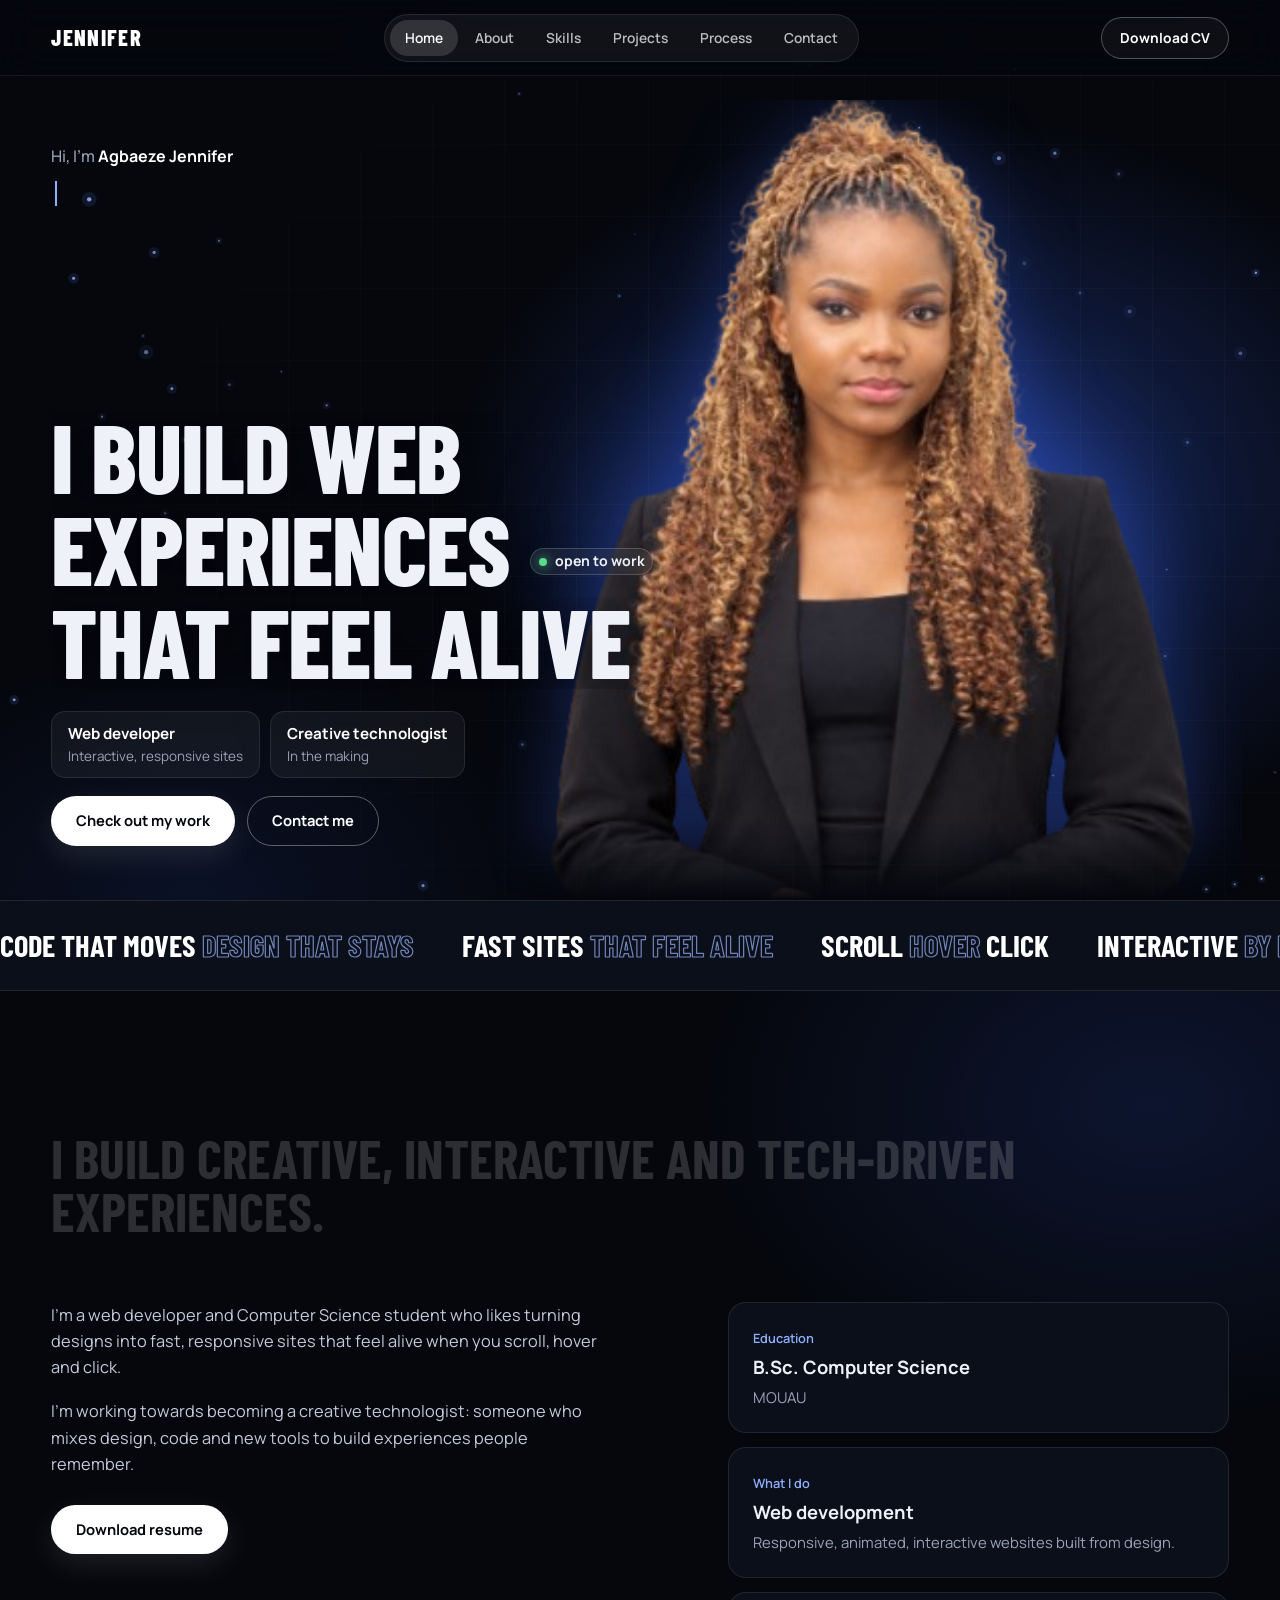
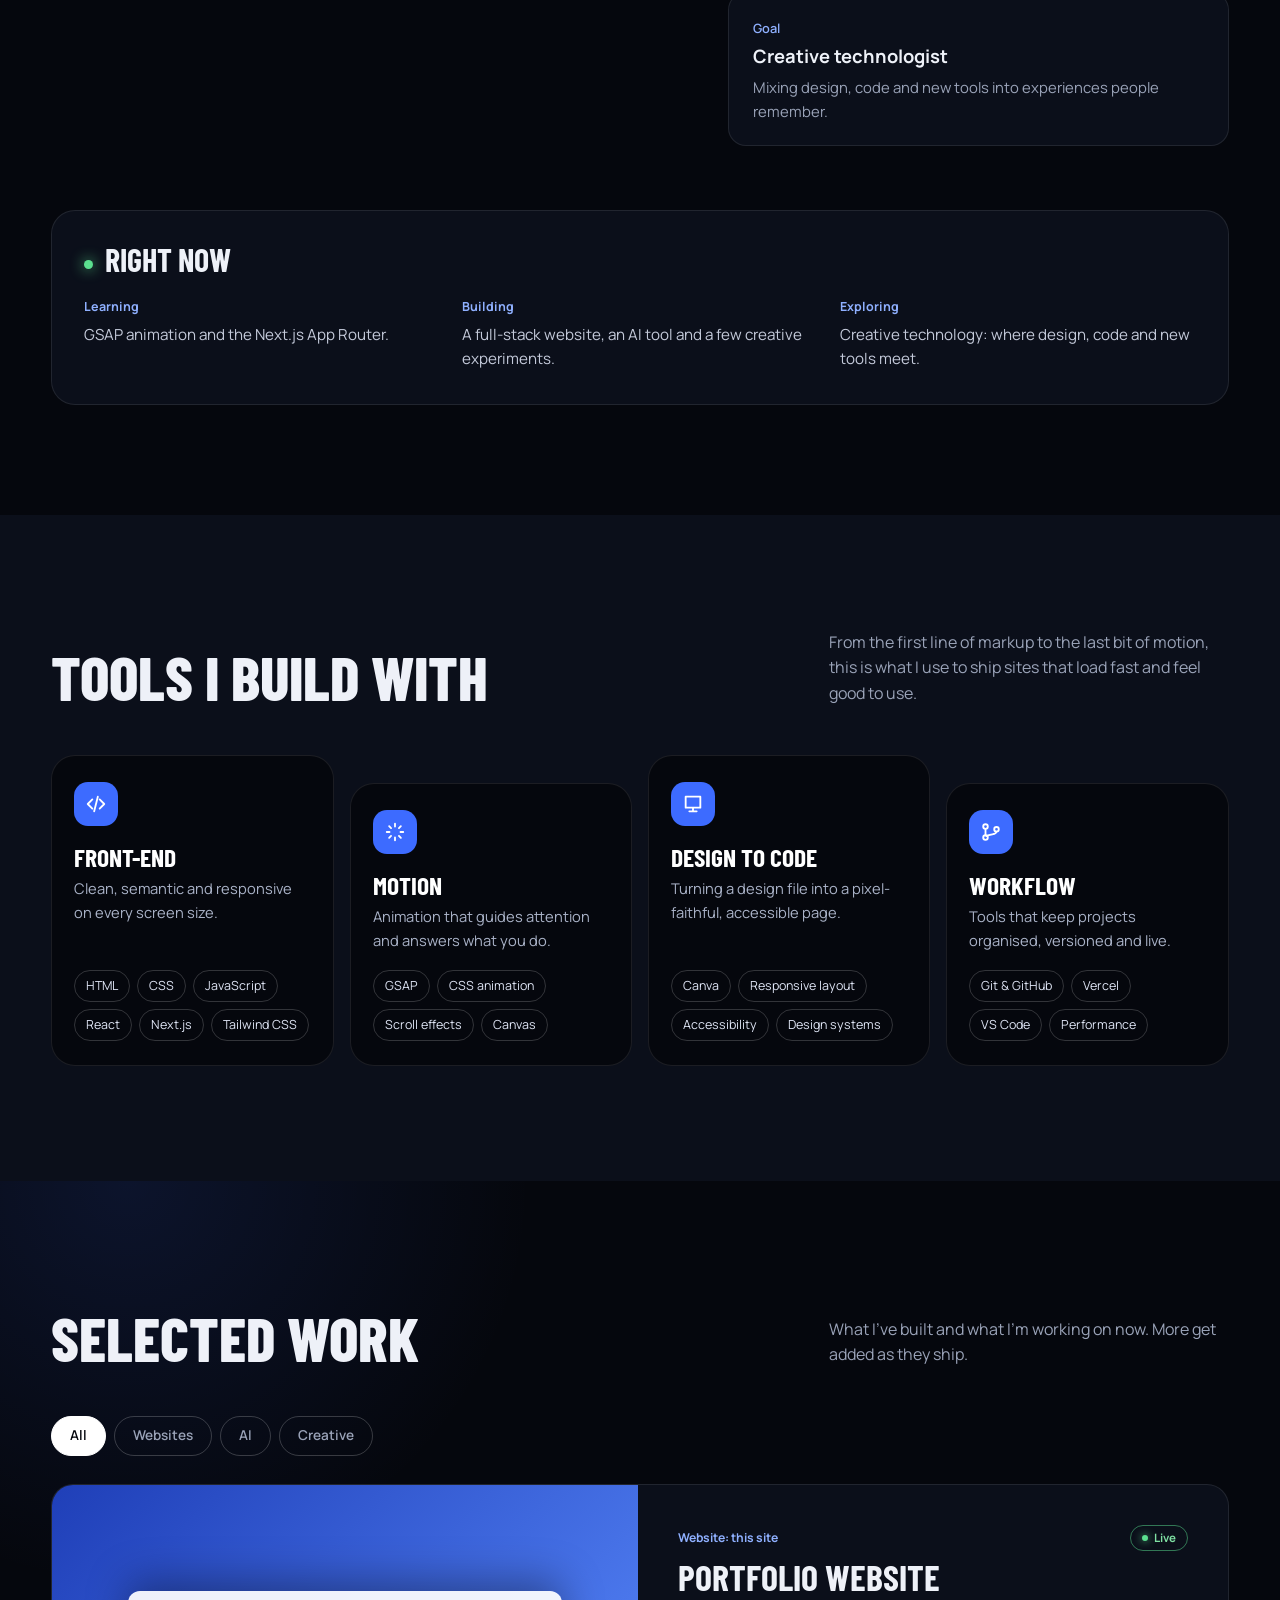
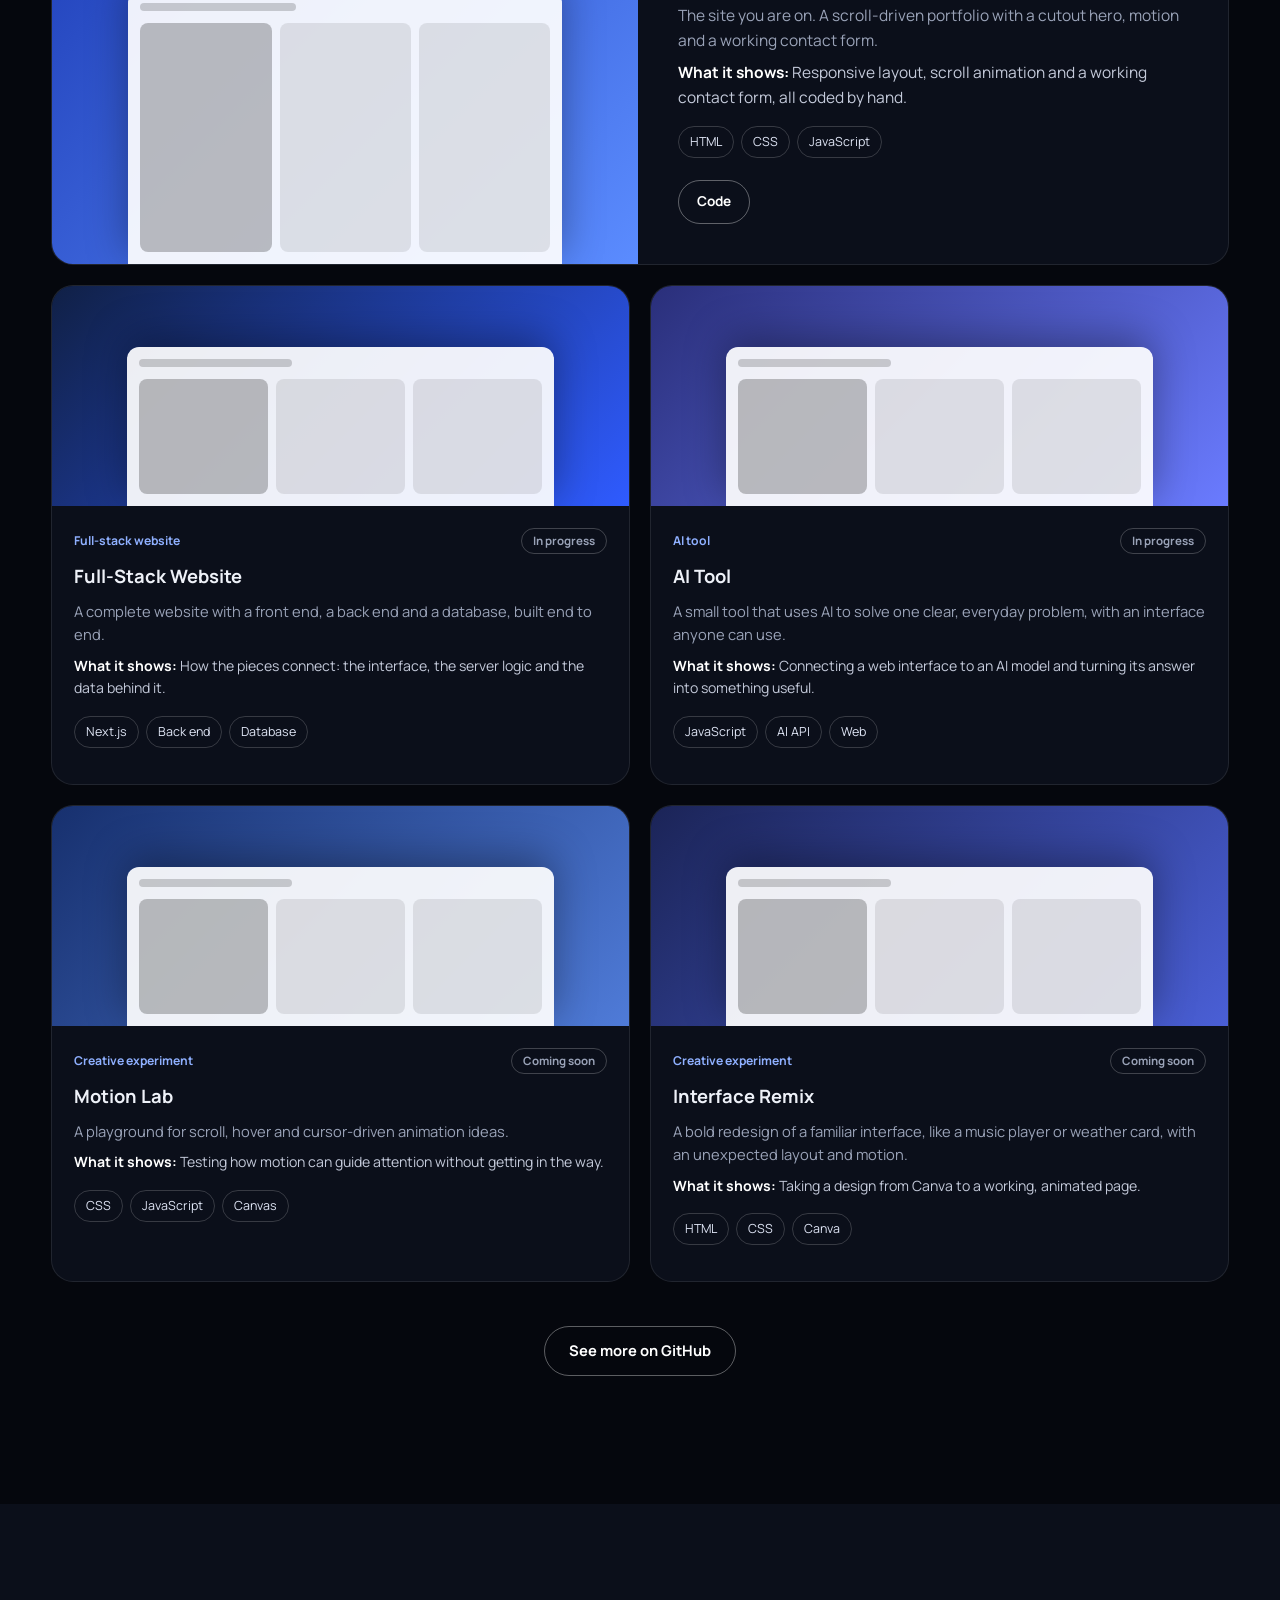
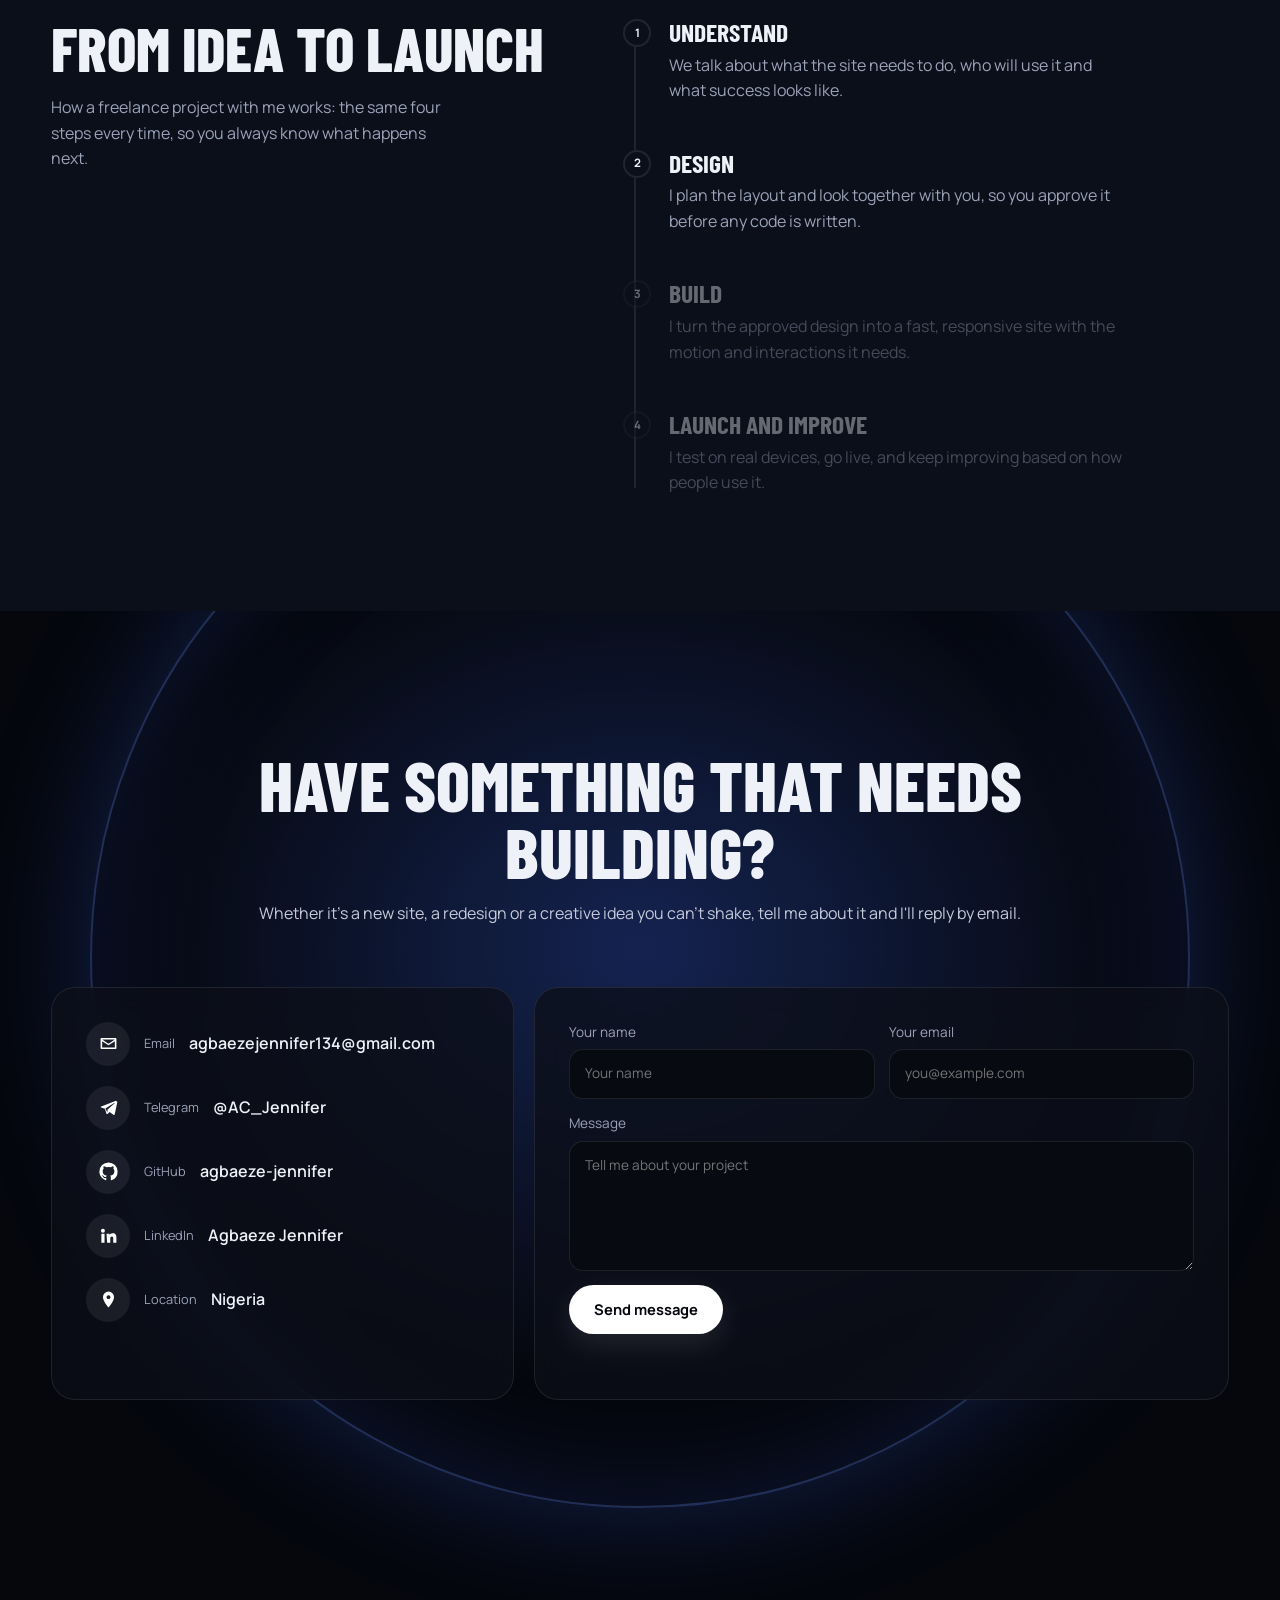
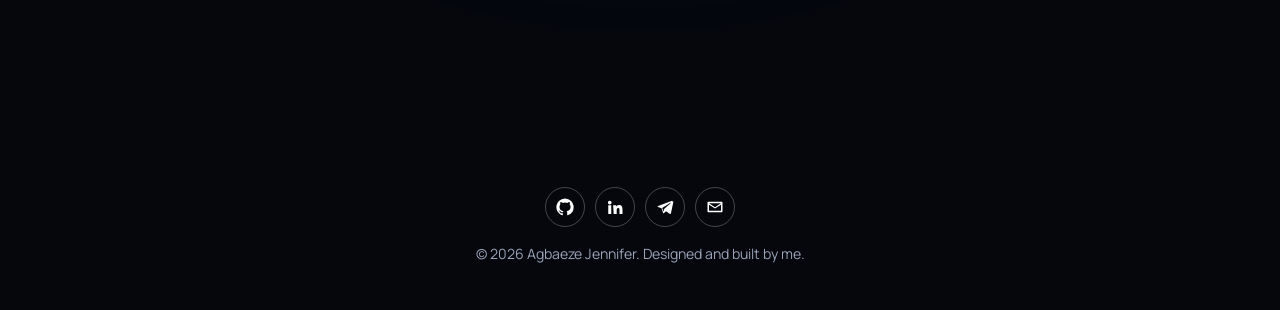
==== index.html @ 946f0a8f "Initial portfolio" ====
<!DOCTYPE html>
<html lang="en">
<head>
  <meta charset="UTF-8">
  <meta name="viewport" content="width=device-width, initial-scale=1">

  <title>Agbaeze Jennifer | Web Developer &amp; Aspiring Creative Technologist</title>
  <meta name="description" content="Agbaeze Jennifer is a web developer and Computer Science student building creative, interactive and tech-driven experiences.">
  <meta name="author" content="Agbaeze Jennifer">
  <meta name="theme-color" content="#05070d">
  <link rel="canonical" href="https://YOUR-DOMAIN.com/">

  <meta property="og:title" content="Agbaeze Jennifer | Web Developer &amp; Aspiring Creative Technologist">
  <meta property="og:description" content="I build creative, interactive and tech-driven experiences.">
  <meta property="og:type" content="website">
  <meta property="og:url" content="https://YOUR-DOMAIN.com/">
  <meta property="og:image" content="https://YOUR-DOMAIN.com/assets/hero.png">
  <meta name="twitter:card" content="summary_large_image">

  <link rel="icon" href="data:image/svg+xml,<svg xmlns='http://www.w3.org/2000/svg' viewBox='0 0 64 64'><rect width='64' height='64' rx='14' fill='%2305070d'/><text x='32' y='42' font-size='28' font-family='Arial' font-weight='700' text-anchor='middle' fill='%239db8ff'>AJ</text></svg>">

  <link rel="preconnect" href="https://fonts.googleapis.com">
  <link rel="preconnect" href="https://fonts.gstatic.com" crossorigin>
  <link href="https://fonts.googleapis.com/css2?family=Barlow+Condensed:wght@600;700;800&family=Manrope:wght@400;500;600;700&display=swap" rel="stylesheet">

  <script type="application/ld+json">
  {
    "@context": "https://schema.org",
    "@type": "Person",
    "name": "Agbaeze Jennifer",
    "alternateName": "Jennifer Agbaeze",
    "jobTitle": "Web Developer",
    "url": "https://YOUR-DOMAIN.com/",
    "image": "https://YOUR-DOMAIN.com/assets/hero.png",
    "email": "mailto:agbaezejennifer134@gmail.com",
    "knowsAbout": ["Web development", "JavaScript", "React", "Next.js", "Creative technology"],
    "sameAs": [
      "https://github.com/agbaeze-jennifer",
      "https://www.linkedin.com/in/agbaeze-jennifer-327310450/",
      "https://t.me/AC_Jennifer"
    ]
  }
  </script>

  <script>document.documentElement.classList.add('js')</script>
  <link rel="stylesheet" href="css/style.css">
</head>

<body>

  <a class="skip" href="#about">Skip to content</a>
  <div class="progress" id="progress" aria-hidden="true"></div>

  <!-- NAVIGATION -->
  <header class="nav" id="nav">
    <a href="#home" class="brand" aria-label="Agbaeze Jennifer, home">JENNIFER</a>

    <nav class="pill-nav" id="pillNav" aria-label="Main">
      <a href="#home" data-s="home">Home</a>
      <a href="#about" data-s="about">About</a>
      <a href="#skills" data-s="skills">Skills</a>
      <a href="#projects" data-s="projects">Projects</a>
      <a href="#process" data-s="process">Process</a>
      <a href="#contact" data-s="contact">Contact</a>
      <a href="assets/resume.pdf" class="nav-cv-mobile" download>Download CV</a>
    </nav>

    <a href="assets/resume.pdf" class="nav-cv" download>Download CV</a>

    <button class="menu-btn" id="menuBtn" aria-label="Open menu" aria-expanded="false" aria-controls="pillNav">
      <span></span>
    </button>
  </header>

  <main>

    <!-- HERO -->
    <section class="hero" id="home">
      <div class="hero-bg"></div>
      <canvas id="fx" aria-hidden="true"></canvas>

      <!-- If your photo is NOT a transparent cutout, change to: class="photo-wrap circle" -->
      <div class="photo-wrap" id="photoWrap">
        <img class="photo" src="assets/hero.png" alt="Agbaeze Jennifer, web developer" fetchpriority="high" onerror="this.style.display='none'">
      </div>

      <div class="hero-top">
        <p class="hello">Hi, I'm <b>Agbaeze Jennifer</b></p>
        <p class="role" id="role">Web Developer</p>
      </div>

      <div class="hero-main">
        <h1 aria-label="I build web experiences that feel alive">
          <span class="ln"><span>I build web</span></span>
          <span class="ln"><span>experiences <span class="pill"><i></i>open to work</span></span></span>
          <span class="ln"><span>that feel alive</span></span>
        </h1>

        <div class="hero-foot">
          <div class="chips">
            <div class="chip"><b>Web developer</b>Interactive, responsive sites</div>
            <div class="chip"><b>Creative technologist</b>In the making</div>
          </div>

          <div class="hero-cta">
            <a class="btn btn-grad" href="#projects">Check out my work</a>
            <a class="btn btn-ghost" href="#contact">Contact me</a>
          </div>
        </div>
      </div>
    </section>


    <!-- MARQUEE (main.js duplicates the content so the loop is seamless) -->
    <div class="marquee" aria-hidden="true">
      <div class="track" id="track">
        <span>Code that moves <em>design that stays</em></span>
        <span>Fast sites <em>that feel alive</em></span>
        <span>Scroll <em>hover</em> click</span>
        <span>Interactive <em>by design</em></span>
      </div>
    </div>


    <!-- ABOUT -->
    <section class="about" id="about">
      <div class="wrap">

        <h2 class="statement" id="statement">I build creative, interactive and tech-driven experiences.</h2>

        <div class="about-grid">
          <div class="about-copy">
            <p class="rv">
              I'm a web developer and Computer Science student who likes turning designs
              into fast, responsive sites that feel alive when you scroll, hover and click.
            </p>
            <p class="rv" style="--d:.1s">
              I'm working towards becoming a creative technologist: someone who mixes
              design, code and new tools to build experiences people remember.
            </p>
            <a class="btn btn-grad rv" style="--d:.2s" href="assets/resume.pdf" download>Download resume</a>
          </div>

          <div class="facts">
            <div class="fact rv">
              <small>Education</small>
              <h3>B.Sc. Computer Science</h3>
              <p>MOUAU</p>
            </div>
            <div class="fact rv" style="--d:.1s">
              <small>What I do</small>
              <h3>Web development</h3>
              <p>Responsive, animated, interactive websites built from design.</p>
            </div>
            <div class="fact rv" style="--d:.2s">
              <small>Goal</small>
              <h3>Creative technologist</h3>
              <p>Mixing design, code and new tools into experiences people remember.</p>
            </div>
          </div>
        </div>

        <!-- RIGHT NOW -->
        <div class="now rv">
          <h3 class="now-title">Right now</h3>

          <div class="now-grid">
            <div>
              <small>Learning</small>
              <p>GSAP animation and the Next.js App Router.</p>
            </div>
            <div>
              <small>Building</small>
              <p>A full-stack website, an AI tool and a few creative experiments.</p>
            </div>
            <div>
              <small>Exploring</small>
              <p>Creative technology: where design, code and new tools meet.</p>
            </div>
          </div>
        </div>

      </div>
    </section>


    <!-- SKILLS -->
    <section class="skills" id="skills">
      <div class="wrap">

        <div class="sec-head">
          <h2>Tools I build with</h2>
          <p>From the first line of markup to the last bit of motion, this is what I use to ship sites that load fast and feel good to use.</p>
        </div>

        <div class="skill-grid" id="skillGrid">

          <article class="skill rv">
            <div class="ico"><svg viewBox="0 0 24 24"><path d="m8 7-5 5 5 5M16 7l5 5-5 5M14 4l-4 16" /></svg></div>
            <h3>Front-end</h3>
            <p>Clean, semantic and responsive on every screen size.</p>
            <div class="tags">
              <span>HTML</span><span>CSS</span><span>JavaScript</span>
              <span>React</span><span>Next.js</span><span>Tailwind CSS</span>
            </div>
          </article>

          <article class="skill rv" style="--d:.08s">
            <div class="ico"><svg viewBox="0 0 24 24"><path d="M12 3v3M12 18v3M3 12h3M18 12h3M5.6 5.6l2.1 2.1M16.3 16.3l2.1 2.1M18.4 5.6l-2.1 2.1M7.7 16.3l-2.1 2.1" /></svg></div>
            <h3>Motion</h3>
            <p>Animation that guides attention and answers what you do.</p>
            <div class="tags">
              <span>GSAP</span><span>CSS animation</span><span>Scroll effects</span><span>Canvas</span>
            </div>
          </article>

          <article class="skill rv" style="--d:.16s">
            <div class="ico"><svg viewBox="0 0 24 24"><path d="M4 4h16v12H4zM8 20h8M12 16v4" /></svg></div>
            <h3>Design to code</h3>
            <p>Turning a design file into a pixel-faithful, accessible page.</p>
            <div class="tags">
              <span>Canva</span><span>Responsive layout</span><span>Accessibility</span><span>Design systems</span>
            </div>
          </article>

          <article class="skill rv" style="--d:.24s">
            <div class="ico">
              <svg viewBox="0 0 24 24">
                <circle cx="6" cy="6" r="2.5" /><circle cx="6" cy="18" r="2.5" /><circle cx="18" cy="9" r="2.5" />
                <path d="M6 8.5v7M18 11.5c0 4-6 2-11 5" />
              </svg>
            </div>
            <h3>Workflow</h3>
            <p>Tools that keep projects organised, versioned and live.</p>
            <div class="tags">
              <span>Git &amp; GitHub</span><span>Vercel</span><span>VS Code</span><span>Performance</span>
            </div>
          </article>

        </div>
      </div>
    </section>


    <!-- PROJECTS -->
    <section class="projects" id="projects">
      <div class="wrap">

        <div class="sec-head">
          <h2>Selected work</h2>
          <p>What I've built and what I'm working on now. More get added as they ship.</p>
        </div>

        <!-- filter buttons are generated by main.js -->
        <div class="filters" id="filters" role="group" aria-label="Filter projects"></div>

        <!-- project cards are generated by main.js -->
        <div class="proj-grid" id="projGrid"></div>

        <div class="more rv">
          <a class="btn btn-ghost" href="https://github.com/agbaeze-jennifer" target="_blank" rel="noopener">See more on GitHub</a>
        </div>

      </div>
    </section>


    <!-- PROCESS -->
    <section class="process" id="process">
      <div class="wrap process-grid">

        <div class="sec-head">
          <h2>From idea to launch</h2>
          <p>How a freelance project with me works: the same four steps every time, so you always know what happens next.</p>
        </div>

        <div class="timeline" id="timeline">
          <div class="fill" id="tfill"></div>

          <div class="step" data-n="1">
            <h3>Understand</h3>
            <p>We talk about what the site needs to do, who will use it and what success looks like.</p>
          </div>

          <div class="step" data-n="2">
            <h3>Design</h3>
            <p>I plan the layout and look together with you, so you approve it before any code is written.</p>
          </div>

          <div class="step" data-n="3">
            <h3>Build</h3>
            <p>I turn the approved design into a fast, responsive site with the motion and interactions it needs.</p>
          </div>

          <div class="step" data-n="4">
            <h3>Launch and improve</h3>
            <p>I test on real devices, go live, and keep improving based on how people use it.</p>
          </div>
        </div>

      </div>
    </section>


    <!-- CONTACT -->
    <section class="contact" id="contact">
      <div class="ring" aria-hidden="true"></div>

      <div class="wrap">

        <div class="contact-head">
          <h2>Have something that needs building?</h2>
          <p>Whether it's a new site, a redesign or a creative idea you can't shake, tell me about it and I'll reply by email.</p>
        </div>

        <div class="contact-grid">

          <div class="card info">

            <a href="mailto:agbaezejennifer134@gmail.com">
              <span class="ic"><svg viewBox="0 0 24 24"><path d="M3 5h18a1 1 0 0 1 1 1v12a1 1 0 0 1-1 1H3a1 1 0 0 1-1-1V6a1 1 0 0 1 1-1zm9 7.2L20 7H4zm0 1.9L4 9v8h16V9z" /></svg></span>
              <div><small>Email</small><span>agbaezejennifer134@gmail.com</span></div>
            </a>

            <a href="https://t.me/AC_Jennifer" target="_blank" rel="noopener">
              <span class="ic"><svg viewBox="0 0 24 24"><path d="M21.5 3.5 2.8 10.7c-.9.35-.9 1.02-.16 1.29l4.78 1.7 1.84 5.73c.23.64.12.9.8.9.53 0 .77-.24 1.05-.53l2.3-2.23 4.79 3.53c.88.49 1.52.23 1.75-.82l3.06-14.43c.34-1.31-.5-1.9-1.51-1.49zM8.16 13.36l10.98-6.93c.54-.33 1.04-.15.63.2l-8.9 8.04-.34 3.72-2.37-5.03z" /></svg></span>
              <div><small>Telegram</small><span>@AC_Jennifer</span></div>
            </a>

            <a href="https://github.com/agbaeze-jennifer" target="_blank" rel="noopener">
              <span class="ic"><svg viewBox="0 0 24 24"><path d="M12 .5A11.5 11.5 0 0 0 .5 12c0 5.08 3.29 9.39 7.86 10.91.58.1.79-.25.79-.56v-2c-3.2.7-3.88-1.37-3.88-1.37-.52-1.33-1.28-1.69-1.28-1.69-1.04-.71.08-.7.08-.7 1.16.08 1.77 1.19 1.77 1.19 1.03 1.76 2.7 1.25 3.36.96.1-.75.4-1.25.73-1.54-2.55-.29-5.24-1.28-5.24-5.69 0-1.26.45-2.28 1.19-3.09-.12-.29-.52-1.46.11-3.04 0 0 .97-.31 3.17 1.18a11 11 0 0 1 5.78 0c2.2-1.49 3.17-1.18 3.17-1.18.63 1.58.23 2.75.11 3.04.74.81 1.19 1.83 1.19 3.09 0 4.42-2.69 5.39-5.25 5.68.41.36.78 1.06.78 2.14v3.17c0 .31.21.67.8.56A11.5 11.5 0 0 0 23.5 12 11.5 11.5 0 0 0 12 .5z" /></svg></span>
              <div><small>GitHub</small><span>agbaeze-jennifer</span></div>
            </a>

            <a href="https://www.linkedin.com/in/agbaeze-jennifer-327310450/" target="_blank" rel="noopener">
              <span class="ic"><svg viewBox="0 0 24 24"><path d="M4.98 3.5a2.5 2.5 0 1 1 0 5 2.5 2.5 0 0 1 0-5zM3 9.75h4v11.5H3zM9.5 9.75h3.83v1.57h.06c.53-1 1.84-2.07 3.79-2.07 4.05 0 4.8 2.66 4.8 6.13v5.87h-4v-5.2c0-1.24-.02-2.84-1.73-2.84-1.73 0-2 1.35-2 2.75v5.29h-4z" /></svg></span>
              <div><small>LinkedIn</small><span>Agbaeze Jennifer</span></div>
            </a>

            <div>
              <span class="ic"><svg viewBox="0 0 24 24"><path d="M12 2a7 7 0 0 0-7 7c0 5 7 13 7 13s7-8 7-13a7 7 0 0 0-7-7zm0 9.5A2.5 2.5 0 1 1 12 6.5a2.5 2.5 0 0 1 0 5z" /></svg></span>
              <div><small>Location</small><span>Nigeria</span></div>
            </div>

          </div>


          <form class="card" id="form" action="https://api.web3forms.com/submit" method="POST" novalidate>

            <input type="hidden" name="access_key" value="00d7c5bb-a8ea-4c30-a561-63a4116176d0">
            <input type="hidden" name="subject" value="New Portfolio Contact Message">
            <input type="hidden" name="from_name" value="Agbaeze Jennifer Portfolio">

            <!-- spam trap: real people never see or tick this -->
            <input type="checkbox" name="botcheck" class="hp" tabindex="-1" autocomplete="off" aria-hidden="true">

            <div class="row2">
              <label>
                Your name
                <input type="text" id="fName" name="name" required autocomplete="name" placeholder="Your name">
              </label>
              <label>
                Your email
                <input type="email" id="fEmail" name="email" required autocomplete="email" placeholder="you@example.com">
              </label>
            </div>

            <label>
              Message
              <textarea id="fMsg" name="message" required placeholder="Tell me about your project"></textarea>
            </label>

            <button class="btn btn-grad" type="submit">Send message</button>
            <p class="note" id="note" role="status" aria-live="polite"></p>

          </form>
        </div>


        <div class="collab rv">
          <h3>Looking for collaboration?</h3>
          <p>I'm interested in hearing about new projects and opportunities. Whether you have a question or just want to say hi, my inbox is open.</p>
          <div class="tags">
            <span>Available for freelance</span>
            <span>Open to collaborations</span>
            <span>Remote friendly</span>
          </div>
        </div>

      </div>
    </section>

  </main>


  <!-- FOOTER -->
  <footer>
    <div class="socials">

      <a href="https://github.com/agbaeze-jennifer" target="_blank" rel="noopener" aria-label="GitHub">
        <svg viewBox="0 0 24 24"><path d="M12 .5A11.5 11.5 0 0 0 .5 12c0 5.08 3.29 9.39 7.86 10.91.58.1.79-.25.79-.56v-2c-3.2.7-3.88-1.37-3.88-1.37-.52-1.33-1.28-1.69-1.28-1.69-1.04-.71.08-.7.08-.7 1.16.08 1.77 1.19 1.77 1.19 1.03 1.76 2.7 1.25 3.36.96.1-.75.4-1.25.73-1.54-2.55-.29-5.24-1.28-5.24-5.69 0-1.26.45-2.28 1.19-3.09-.12-.29-.52-1.46.11-3.04 0 0 .97-.31 3.17 1.18a11 11 0 0 1 5.78 0c2.2-1.49 3.17-1.18 3.17-1.18.63 1.58.23 2.75.11 3.04.74.81 1.19 1.83 1.19 3.09 0 4.42-2.69 5.39-5.25 5.68.41.36.78 1.06.78 2.14v3.17c0 .31.21.67.8.56A11.5 11.5 0 0 0 23.5 12 11.5 11.5 0 0 0 12 .5z" /></svg>
      </a>

      <a href="https://www.linkedin.com/in/agbaeze-jennifer-327310450/" target="_blank" rel="noopener" aria-label="LinkedIn">
        <svg viewBox="0 0 24 24"><path d="M4.98 3.5a2.5 2.5 0 1 1 0 5 2.5 2.5 0 0 1 0-5zM3 9.75h4v11.5H3zM9.5 9.75h3.83v1.57h.06c.53-1 1.84-2.07 3.79-2.07 4.05 0 4.8 2.66 4.8 6.13v5.87h-4v-5.2c0-1.24-.02-2.84-1.73-2.84-1.73 0-2 1.35-2 2.75v5.29h-4z" /></svg>
      </a>

      <a href="https://t.me/AC_Jennifer" target="_blank" rel="noopener" aria-label="Telegram">
        <svg viewBox="0 0 24 24"><path d="M21.5 3.5 2.8 10.7c-.9.35-.9 1.02-.16 1.29l4.78 1.7 1.84 5.73c.23.64.12.9.8.9.53 0 .77-.24 1.05-.53l2.3-2.23 4.79 3.53c.88.49 1.52.23 1.75-.82l3.06-14.43c.34-1.31-.5-1.9-1.51-1.49zM8.16 13.36l10.98-6.93c.54-.33 1.04-.15.63.2l-8.9 8.04-.34 3.72-2.37-5.03z" /></svg>
      </a>

      <a href="mailto:agbaezejennifer134@gmail.com" aria-label="Email">
        <svg viewBox="0 0 24 24"><path d="M3 5h18a1 1 0 0 1 1 1v12a1 1 0 0 1-1 1H3a1 1 0 0 1-1-1V6a1 1 0 0 1 1-1zm9 7.2L20 7H4zm0 1.9L4 9v8h16V9z" /></svg>
      </a>

    </div>

    <p>&copy; <span id="yr"></span> Agbaeze Jennifer. Designed and built by me.</p>
  </footer>

  <a href="#home" class="totop" id="toTop" aria-label="Back to top">
    <svg viewBox="0 0 24 24"><path d="M12 19V5M5 12l7-7 7 7" /></svg>
  </a>

  <script src="js/main.js" defer></script>
</body>
</html>
---- css/style.css ----
:root{
  --ink:#05070d;
  --panel:#0b0f1a;
  --line:rgba(255,255,255,.09);
  --text:#eef1f8;
  --muted:#9aa3b8;

  /* one accent family: electric blue */
  --blue:#3d6bff;
  --sky:#9db8ff;
  --soft:#8fb0ff;
  --grad:linear-gradient(90deg,#3d6bff 0%,#7aa2ff 100%);

  --display:'Barlow Condensed','Arial Narrow',Impact,sans-serif;
  --body:'Manrope',system-ui,-apple-system,'Segoe UI',sans-serif;
}

*{box-sizing:border-box;margin:0;padding:0}

html{scroll-behavior:smooth;scroll-padding-top:90px}

body{
  background:var(--ink);
  color:var(--text);
  font-family:var(--body);
  line-height:1.6;
  overflow-x:hidden;
  -webkit-font-smoothing:antialiased
}

img{max-width:100%;display:block}
a{color:inherit;text-decoration:none}
button,input,textarea{font:inherit;color:inherit}

:focus-visible{outline:2px solid var(--sky);outline-offset:3px;border-radius:6px}

.wrap{width:min(1180px,92vw);margin-inline:auto}
section{position:relative}

.skip{
  position:fixed;left:16px;top:-60px;z-index:300;
  padding:10px 16px;border-radius:10px;background:#fff;color:#05070d;font-weight:700;
  transition:top .2s
}
.skip:focus{top:12px}

.progress{
  position:fixed;top:0;left:0;width:100%;height:3px;z-index:150;
  background:var(--grad);transform-origin:0 50%;transform:scaleX(0);pointer-events:none
}


/* ---------- nav ---------- */

.nav{
  position:fixed;top:0;left:0;z-index:100;width:100%;
  display:flex;align-items:center;justify-content:space-between;gap:20px;
  padding:14px max(4vw,calc((100vw - 1180px)/2))
}

.nav::before{
  content:"";position:absolute;inset:0;z-index:-1;
  background:rgba(5,7,13,.55);
  border-bottom:1px solid rgba(255,255,255,.08);
  backdrop-filter:blur(18px);-webkit-backdrop-filter:blur(18px);
  transition:background .3s
}

.nav.scrolled::before{background:rgba(5,7,13,.9)}

.brand{font-family:var(--display);font-size:1.4rem;font-weight:800;letter-spacing:.06em;color:#fff}

.pill-nav{
  display:flex;gap:2px;padding:5px;border-radius:999px;
  background:rgba(255,255,255,.05);border:1px solid var(--line)
}

.pill-nav a{
  padding:7px 15px;border-radius:999px;font-size:.86rem;font-weight:600;
  color:rgba(255,255,255,.72);transition:background .25s,color .25s
}

.pill-nav a:hover{background:rgba(255,255,255,.08);color:#fff}
.pill-nav a.active{background:rgba(255,255,255,.14);color:#fff}

.nav-cv{
  padding:9px 18px;border-radius:999px;
  border:1px solid rgba(255,255,255,.28);background:rgba(255,255,255,.04);
  color:#fff;font-size:.86rem;font-weight:700;
  transition:background .25s,color .25s,transform .25s
}

.nav-cv:hover{background:#fff;color:#05070d;transform:translateY(-2px)}

.nav-cv-mobile{display:none}
.menu-btn{display:none}

@media (max-width:860px){
  .nav-cv{display:none}

  .menu-btn{
    display:grid;place-items:center;width:46px;height:46px;border-radius:50%;
    background:#151925;border:1px solid rgba(255,255,255,.12);cursor:pointer
  }

  .menu-btn span{
    display:block;width:18px;height:2px;background:#fff;
    box-shadow:0 6px 0 #fff,0 -6px 0 #fff;
    transition:box-shadow .25s,transform .25s
  }

  .nav.open .menu-btn span{box-shadow:none;transform:rotate(45deg)}

  .pill-nav{
    display:none;position:absolute;top:calc(100% + 8px);right:4vw;
    flex-direction:column;width:min(260px,88vw);padding:8px;border-radius:18px;
    background:#0c0f18;box-shadow:0 20px 50px rgba(0,0,0,.45)
  }

  .nav.open .pill-nav{display:flex}
  .pill-nav a{padding:12px 14px;border-radius:12px;font-size:.92rem}

  .nav-cv-mobile{
    display:block;margin-top:6px;text-align:center;
    border:1px solid rgba(255,255,255,.28)
  }
}


/* ---------- buttons ---------- */

.btn{
  display:inline-flex;align-items:center;gap:8px;
  padding:12px 24px;border-radius:999px;font-weight:700;font-size:.92rem;
  border:1.5px solid transparent;cursor:pointer;
  transition:transform .25s,box-shadow .25s,background .25s,color .25s
}

.btn:hover{transform:translateY(-3px)}
.btn:disabled{opacity:.6;cursor:not-allowed;transform:none}

/* primary button: clean white */
.btn-grad{
  background:#fff;color:#05070d;
  box-shadow:0 10px 30px rgba(255,255,255,.10)
}

.btn-grad:hover{background:var(--sky);box-shadow:0 14px 36px rgba(122,162,255,.35)}

.btn-ghost{border-color:rgba(255,255,255,.35);color:#fff;background:transparent}
.btn-ghost:hover{background:#fff;color:#05070d}


/* ---------- hero ---------- */

.hero{min-height:100svh;display:flex;align-items:flex-end;overflow:hidden;isolation:isolate}

.hero-bg{
  position:absolute;inset:0;z-index:0;
  background:
    radial-gradient(55% 60% at 74% 55%,rgba(61,107,255,.36),transparent 70%),
    radial-gradient(40% 40% at 15% 100%,rgba(61,107,255,.10),transparent 70%),
    var(--ink)
}

.hero-bg::after{
  content:"";position:absolute;inset:0;
  background-image:
    linear-gradient(var(--line) 1px,transparent 1px),
    linear-gradient(90deg,var(--line) 1px,transparent 1px);
  background-size:72px 72px;
  mask-image:radial-gradient(70% 70% at 70% 55%,#000,transparent);
  -webkit-mask-image:radial-gradient(70% 70% at 70% 55%,#000,transparent);
  opacity:.45
}

#fx{position:absolute;inset:0;width:100%;height:100%;z-index:1}

/* cutout photo anchored to the bottom (--px / --py set by main.js) */
.photo-wrap{
  position:absolute;
  right:max(3vw,calc((100vw - 1280px)/2));
  bottom:0;
  height:min(90svh,800px);
  z-index:2;
  display:flex;align-items:flex-end;justify-content:center;
  transform:translate(var(--px,0px),var(--py,0px));
  transition:transform .25s ease-out;
  will-change:transform
}

.photo-wrap::before{
  content:"";position:absolute;inset:10% -14% 0;z-index:-1;
  background:radial-gradient(closest-side,rgba(61,107,255,.5),transparent 72%);
  filter:blur(30px)
}

.photo{
  height:100%;width:auto;max-width:none;
  object-fit:contain;object-position:bottom;
  filter:drop-shadow(0 0 40px rgba(61,107,255,.3));
  -webkit-mask-image:linear-gradient(#000 90%,transparent);
  mask-image:linear-gradient(#000 90%,transparent)
}

/* optional: add class "circle" if the photo is not a transparent cutout */
.photo-wrap.circle{
  right:7vw;top:50%;bottom:auto;
  width:min(38vw,460px);height:min(38vw,460px);
  transform:translateY(-50%) translate(var(--px,0px),var(--py,0px))
}

.photo-wrap.circle .photo{
  width:100%;height:100%;object-fit:cover;object-position:center;
  border-radius:50%;border:1px solid rgba(255,255,255,.14);
  -webkit-mask-image:none;mask-image:none
}

.hero-top{
  position:absolute;z-index:3;
  left:max(4vw,calc((100vw - 1180px)/2));
  top:clamp(96px,16vh,150px);
  max-width:min(520px,80vw)
}

.hello{font-size:1rem;color:var(--muted);font-weight:500}
.hello b{color:#fff;font-weight:700}

.role{
  margin-top:6px;
  font-size:clamp(1.1rem,2vw,1.45rem);
  font-weight:700;
  background:var(--grad);
  -webkit-background-clip:text;background-clip:text;color:transparent;
  min-height:1.7em
}

.role::after{
  content:"";display:inline-block;width:2px;height:1.1em;margin-left:4px;
  vertical-align:-.15em;background:var(--soft);animation:blink 1s steps(1) infinite
}

@keyframes blink{50%{opacity:0}}

.hero-main{
  position:relative;z-index:3;
  width:min(1180px,92vw);margin-inline:auto;
  padding-bottom:clamp(28px,6vh,60px)
}

h1{
  font-family:var(--display);
  font-weight:800;
  text-transform:uppercase;
  line-height:.92;
  font-size:clamp(2.6rem,min(7.5vw,12vh),6.4rem);
  letter-spacing:-.01em;
  text-shadow:0 4px 40px rgba(5,7,13,.7)
}

h1 .ln{display:block;overflow:hidden;padding-bottom:.04em}

@media (min-width:821px){h1 .ln{white-space:nowrap}}

h1 .ln>span{
  display:inline-block;transform:translateY(105%);
  animation:rise 1s cubic-bezier(.2,.8,.2,1) forwards
}

h1 .ln:nth-child(2)>span{animation-delay:.12s}
h1 .ln:nth-child(3)>span{animation-delay:.24s}

@keyframes rise{to{transform:none}}

.pill{
  display:inline-flex;align-items:center;gap:8px;vertical-align:middle;
  margin:0 .15em;padding:.12em .55em;border-radius:999px;
  background:rgba(255,255,255,.07);border:1px solid rgba(255,255,255,.18);
  backdrop-filter:blur(8px);
  font-family:var(--body);font-weight:700;
  font-size:clamp(.68rem,1.1vw,.9rem);
  text-transform:none;letter-spacing:0;line-height:1.6
}

.pill i{
  width:8px;height:8px;border-radius:50%;
  background:#5be08f;box-shadow:0 0 12px #5be08f;animation:pulse 1.8s infinite
}

@keyframes pulse{50%{opacity:.35}}

.hero-foot{display:flex;flex-direction:column;align-items:flex-start;gap:18px;margin-top:22px}

.chips{display:flex;flex-wrap:wrap;gap:10px}

.chip{
  padding:10px 16px;border-radius:14px;
  background:rgba(255,255,255,.05);border:1px solid var(--line);
  backdrop-filter:blur(10px);font-size:.84rem;color:var(--muted)
}

.chip b{display:block;color:#fff;font-size:.95rem}

.hero-cta{display:flex;gap:12px;flex-wrap:wrap}

@media (max-width:820px){
  .photo-wrap{
    height:min(62svh,500px);right:50%;
    transform:translateX(50%) translate(var(--px,0px),var(--py,0px));
    opacity:.85
  }

  .photo-wrap.circle{
    width:min(72vw,360px);height:min(72vw,360px);top:42%;
    transform:translate(50%,-50%) translate(var(--px,0px),var(--py,0px))
  }

  .hero-top{top:92px}
  h1{font-size:clamp(2.2rem,10.5vw,4.2rem)}
  .chips{display:none}
  .hero-foot{margin-top:16px}
}


/* ---------- footer socials ---------- */

.socials{display:flex;gap:10px;margin-top:12px;justify-content:center}

.socials a{
  width:40px;height:40px;display:grid;place-items:center;border-radius:50%;
  border:1px solid rgba(255,255,255,.25);transition:.25s
}

.socials a:hover{background:var(--blue);border-color:transparent;transform:translateY(-3px)}
.socials svg{width:18px;height:18px;fill:#fff}


/* ---------- marquee ---------- */

.marquee{overflow:hidden;border-block:1px solid var(--line);padding:20px 0;background:var(--panel)}

.track{display:flex;width:max-content;animation:slide 34s linear infinite}
.marquee:hover .track{animation-play-state:paused}

.track span{
  font-family:var(--display);font-weight:700;
  font-size:clamp(1.3rem,2.4vw,1.9rem);
  text-transform:uppercase;white-space:nowrap;padding-right:48px;color:#fff
}

.track span em{
  font-style:normal;color:transparent;
  -webkit-text-stroke:1.2px rgba(157,184,255,.7)
}

@keyframes slide{to{transform:translateX(-50%)}}


/* ---------- about ---------- */

.about{
  padding:clamp(80px,11vw,140px) 0 clamp(70px,9vw,110px);
  background:radial-gradient(50% 40% at 90% 10%,rgba(61,107,255,.14),transparent 70%),var(--ink)
}

.statement{
  font-family:var(--display);font-weight:700;text-transform:uppercase;
  font-size:clamp(1.8rem,4.2vw,3.6rem);line-height:1;max-width:20em
}

.statement .w{color:rgba(255,255,255,.16);transition:color .35s}
.statement .w.on{color:#fff}

.about-grid{
  display:grid;grid-template-columns:1.1fr .9fr;
  gap:clamp(30px,5vw,70px);margin-top:clamp(36px,5vw,64px);align-items:start
}

.about-copy p{color:#c4cada;font-size:1.02rem;max-width:56ch;margin-bottom:18px}
.about-copy .btn{margin-top:10px}

.facts{display:grid;gap:14px}

.fact{
  padding:22px 24px;border-radius:18px;border:1px solid var(--line);
  background:var(--panel);transition:border-color .3s,transform .3s
}

.fact:hover{border-color:rgba(122,162,255,.55);transform:translateX(6px)}
.fact small{color:var(--soft);font-size:.8rem;font-weight:600}
.fact h3{font-size:1.15rem;margin:2px 0 4px}
.fact p{font-size:.93rem;color:var(--muted);margin:0}

.now{
  margin-top:clamp(36px,5vw,64px);
  padding:clamp(22px,3vw,32px);
  border-radius:24px;border:1px solid var(--line);
  background:var(--panel)
}

.now-title{
  font-family:var(--display);font-size:clamp(1.5rem,2.6vw,2rem);
  text-transform:uppercase;line-height:1;margin-bottom:18px
}

.now-title::before{
  content:"";display:inline-block;width:9px;height:9px;margin-right:12px;
  border-radius:50%;background:#5be08f;box-shadow:0 0 14px #5be08f;
  vertical-align:.1em;animation:pulse 1.8s infinite
}

.now-grid{display:grid;grid-template-columns:repeat(3,1fr);gap:22px}

.now-grid small{color:var(--soft);font-size:.78rem;font-weight:700}
.now-grid p{color:#c4cada;font-size:.95rem;margin-top:4px}

@media (max-width:860px){
  .about-grid{grid-template-columns:1fr}
  .now-grid{grid-template-columns:1fr;gap:16px}
}


/* ---------- shared section heading ---------- */

.sec-head{
  display:flex;flex-wrap:wrap;justify-content:space-between;align-items:flex-end;
  gap:20px;margin-bottom:clamp(28px,4vw,48px)
}

.sec-head h2{
  font-family:var(--display);font-weight:800;text-transform:uppercase;
  font-size:clamp(2.1rem,4.8vw,3.9rem);line-height:.95;max-width:11em
}

.sec-head p{max-width:40ch;color:var(--muted)}


/* ---------- skills ---------- */

.skills{background:var(--panel);padding:clamp(70px,9vw,120px) 0}

.skill-grid{display:grid;grid-template-columns:repeat(4,1fr);gap:16px}

.skill{
  position:relative;padding:26px 22px 24px;border-radius:24px;
  background:var(--ink);border:1px solid var(--line);color:#fff;overflow:hidden;
  min-height:280px;display:flex;flex-direction:column;
  transition:transform .4s cubic-bezier(.2,.8,.2,1),border-color .3s
}

.skill:nth-child(2),.skill:nth-child(4){margin-top:28px}
.skill:hover{transform:translateY(-10px);border-color:rgba(122,162,255,.5)}

.skill::before,
.proj::before{
  content:"";position:absolute;inset:0;z-index:1;
  background:radial-gradient(260px circle at var(--mx,50%) var(--my,0%),rgba(61,107,255,.26),transparent 60%);
  opacity:0;transition:opacity .3s;pointer-events:none
}

.skill:hover::before,.proj:hover::before{opacity:1}

.skill h3{
  font-family:var(--display);font-size:1.6rem;text-transform:uppercase;
  line-height:1;margin-bottom:8px
}

.skill p{color:#aab3c8;font-size:.92rem;margin-bottom:18px}

.tags{display:flex;flex-wrap:wrap;gap:7px;margin-top:auto}

.tags span{
  padding:5px 11px;border-radius:999px;font-size:.78rem;
  border:1px solid rgba(255,255,255,.18);color:#dfe5f5
}

.skill .ico{
  width:44px;height:44px;border-radius:14px;background:var(--blue);
  display:grid;place-items:center;margin-bottom:18px
}

.skill .ico svg{
  width:22px;height:22px;stroke:#fff;fill:none;stroke-width:2;
  stroke-linecap:round;stroke-linejoin:round
}

@media (max-width:1020px){
  .skill-grid{grid-template-columns:repeat(2,1fr)}
  .skill:nth-child(n){margin-top:0}
}

@media (max-width:560px){
  .skill-grid{grid-template-columns:1fr}
  .skill{min-height:0}
}


/* ---------- projects ---------- */

.projects{
  padding:clamp(80px,10vw,130px) 0;
  background:radial-gradient(45% 30% at 10% 0%,rgba(61,107,255,.13),transparent 70%),var(--ink)
}

.filters{display:flex;flex-wrap:wrap;gap:8px;margin-bottom:28px}

.filters button{
  padding:8px 18px;border-radius:999px;border:1px solid rgba(255,255,255,.2);
  background:transparent;color:var(--muted);font-size:.85rem;font-weight:600;cursor:pointer;
  transition:background .25s,color .25s,border-color .25s
}

.filters button:hover{color:#fff;border-color:rgba(255,255,255,.45)}
.filters button.on{background:#fff;color:#05070d;border-color:#fff}

.proj-grid{display:grid;grid-template-columns:repeat(2,1fr);gap:20px}

.proj{
  position:relative;border-radius:22px;background:var(--panel);
  border:1px solid var(--line);overflow:hidden;display:flex;flex-direction:column;
  transition:transform .35s cubic-bezier(.2,.8,.2,1),border-color .3s
}

.proj[hidden]{display:none}
.proj:hover{border-color:rgba(122,162,255,.55)}

.proj.feat{grid-column:span 2;flex-direction:row}
.proj.feat .thumb{flex:1.15;height:auto;min-height:320px}
.proj.feat .proj-body{flex:1;padding:clamp(24px,3.4vw,40px);justify-content:center}
.proj.feat h3{font-family:var(--display);font-size:clamp(1.7rem,2.8vw,2.3rem);text-transform:uppercase;line-height:1}
.proj.feat p{font-size:.97rem}

.thumb{height:220px;position:relative;overflow:hidden;display:grid;place-items:center}

.shot{
  position:absolute;inset:0;z-index:1;width:100%;height:100%;max-width:none;
  object-fit:cover;object-position:top;transition:transform .6s cubic-bezier(.2,.8,.2,1)
}

.proj:hover .shot{transform:scale(1.04)}

.thumb .mock{
  width:74%;height:72%;border-radius:12px 12px 0 0;background:rgba(255,255,255,.92);
  align-self:end;box-shadow:0 -10px 40px rgba(0,0,0,.35);padding:12px;
  display:grid;grid-template-rows:10px 1fr;gap:10px;
  transition:transform .5s cubic-bezier(.2,.8,.2,1)
}

.proj:hover .mock{transform:translateY(-10px) scale(1.04)}

.mock b{display:block;height:8px;width:38%;border-radius:6px;background:rgba(0,0,0,.18)}
.mock div{display:grid;grid-template-columns:repeat(3,1fr);gap:8px}
.mock div i{border-radius:8px;background:rgba(0,0,0,.09)}
.mock div i:first-child{background:rgba(0,0,0,.24)}

/* preview backgrounds: blue / indigo family */
.t1{background:linear-gradient(135deg,#1f3fb8,#5b8cff)}
.t2{background:linear-gradient(135deg,#102046,#2f5bff)}
.t3{background:linear-gradient(135deg,#2a2f7a,#6a7bff)}
.t4{background:linear-gradient(135deg,#17306e,#4f7bd8)}
.t5{background:linear-gradient(135deg,#1b2457,#4a5fd6)}
.t6{background:linear-gradient(135deg,#0d2a63,#3d8bff)}

.proj-body{
  padding:22px;display:flex;flex-direction:column;flex:1;gap:8px;
  position:relative;z-index:2
}

.proj-top{display:flex;align-items:center;justify-content:space-between;gap:10px}

.kind{font-size:.76rem;font-weight:700;color:var(--soft)}

.status{
  padding:3px 11px;border-radius:999px;font-size:.72rem;font-weight:700;
  border:1px solid rgba(255,255,255,.22);color:var(--muted);white-space:nowrap
}

.status.is-live{border-color:rgba(91,224,143,.5);color:#7fe0a3}

.status.is-live::before{
  content:"";display:inline-block;width:6px;height:6px;margin-right:6px;
  border-radius:50%;background:#5be08f;box-shadow:0 0 8px #5be08f;vertical-align:.08em
}

.proj h3{font-size:1.15rem}
.proj p{color:var(--muted);font-size:.92rem}
.proj .proj-did{color:#c4cada;font-size:.88rem}
.proj .proj-did b{color:#fff}
.proj .tags{margin:8px 0 14px}

.proj-actions{display:flex;gap:10px;margin-top:auto}
.proj-actions .btn{padding:10px 18px;font-size:.85rem}

@media (max-width:800px){
  .proj-grid{grid-template-columns:1fr}
  .proj.feat{grid-column:span 1;flex-direction:column}
  .proj.feat .thumb{min-height:220px;flex:none}
}

.more{text-align:center;margin-top:44px}


/* ---------- process ---------- */

.process{padding:clamp(70px,9vw,120px) 0;background:var(--panel)}

.process-grid{
  display:grid;grid-template-columns:.9fr 1.1fr;
  gap:clamp(30px,6vw,90px);align-items:start
}

.process-grid .sec-head{display:block;position:sticky;top:110px}
.process-grid .sec-head p{margin-top:18px}

.timeline{position:relative;padding-left:46px}

.timeline::before{
  content:"";position:absolute;left:11px;top:8px;bottom:8px;width:2px;background:var(--line)
}

.timeline .fill{
  position:absolute;left:11px;top:8px;width:2px;height:0;
  background:var(--grad);box-shadow:0 0 14px rgba(61,107,255,.5)
}

.step{position:relative;padding-bottom:46px;opacity:.4;transition:opacity .4s}
.step:last-child{padding-bottom:0}
.step.on{opacity:1}

.step::before{
  content:attr(data-n);position:absolute;left:-46px;top:0;width:24px;height:24px;
  border-radius:50%;background:var(--panel);border:2px solid var(--line);
  display:grid;place-items:center;font-size:.72rem;font-weight:700;transition:.4s
}

.step.on::before{
  border-color:var(--blue);background:var(--blue);box-shadow:0 0 20px rgba(61,107,255,.55)
}

.step h3{font-family:var(--display);font-size:1.6rem;text-transform:uppercase;line-height:1}
.step p{color:var(--muted);max-width:46ch;margin-top:8px}

@media (max-width:860px){
  .process-grid{grid-template-columns:1fr}
  .process-grid .sec-head{position:static}
}


/* ---------- contact ---------- */

.contact{
  padding:clamp(80px,11vw,140px) 0 60px;overflow:hidden;
  background:radial-gradient(60% 55% at 50% 30%,rgba(61,107,255,.28),transparent 70%),var(--ink)
}

.ring{
  position:absolute;left:50%;top:-18%;width:min(1100px,150vw);aspect-ratio:1;
  transform:translateX(-50%);border-radius:50%;
  border:2px solid rgba(100,140,255,.3);
  box-shadow:0 0 120px rgba(61,107,255,.25),inset 0 0 120px rgba(61,107,255,.16);
  pointer-events:none;animation:spin 40s linear infinite
}

@keyframes spin{to{transform:translateX(-50%) rotate(360deg)}}

.contact .wrap{position:relative}

.contact-head{text-align:center;max-width:820px;margin:0 auto clamp(36px,5vw,60px)}

.contact-head h2{
  font-family:var(--display);font-weight:800;text-transform:uppercase;
  font-size:clamp(2.2rem,5.6vw,4.4rem);line-height:.95
}

.contact-head p{color:#c4cada;margin-top:16px}

.contact-grid{display:grid;grid-template-columns:.8fr 1.2fr;gap:20px}

.card{
  border-radius:24px;background:rgba(12,15,24,.75);border:1px solid var(--line);
  backdrop-filter:blur(14px);padding:clamp(22px,3vw,34px)
}

.info{display:grid;gap:20px;align-content:start}
.info a,.info div{display:flex;gap:14px;align-items:center}

.info .ic{
  width:44px;height:44px;border-radius:50%;display:grid;place-items:center;
  background:rgba(255,255,255,.07);flex:none;transition:background .25s
}

.info .ic svg{width:19px;height:19px;fill:#fff}
.info small{display:block;color:var(--muted);font-size:.8rem}
.info span{font-weight:600;word-break:break-word}
.info a:hover .ic{background:var(--blue)}

form{display:grid;gap:14px}

label{font-size:.85rem;color:var(--muted);display:grid;gap:6px}

input,textarea{
  width:100%;background:#080a12;border:1px solid var(--line);border-radius:14px;
  padding:13px 15px;transition:border-color .25s,box-shadow .25s
}

input:focus,textarea:focus{
  outline:none;border-color:var(--blue);box-shadow:0 0 0 3px rgba(61,107,255,.25)
}

input[aria-invalid="true"],textarea[aria-invalid="true"]{border-color:#e08a8a}

textarea{min-height:130px;resize:vertical}

.hp{position:absolute!important;left:-9999px;width:1px!important;height:1px!important;opacity:0}

.row2{display:grid;grid-template-columns:1fr 1fr;gap:14px}
form .btn{justify-self:start}

.note{font-size:.85rem;color:var(--muted);min-height:1.2em}
.note.ok{color:#7fe0a3}
.note.err{color:#f0a0a0}

/* collaboration banner: dark card, thin blue outline */
.collab{
  margin-top:20px;text-align:center;
  padding:clamp(30px,4.5vw,48px) 20px;border-radius:28px;
  background:var(--panel);
  border:1px solid rgba(122,162,255,.35);
  box-shadow:inset 0 0 60px rgba(61,107,255,.08)
}

.collab h3{
  font-family:var(--display);font-size:clamp(1.6rem,3vw,2.3rem);
  text-transform:uppercase;line-height:1
}

.collab p{color:#c4cada;max-width:52ch;margin:12px auto 22px}
.collab .tags{justify-content:center;margin:0}

.collab .tags span{
  padding:8px 16px;font-size:.85rem;
  background:rgba(255,255,255,.05);border-color:rgba(255,255,255,.18)
}

@media (max-width:860px){
  .contact-grid{grid-template-columns:1fr}
  .row2{grid-template-columns:1fr}
}


/* ---------- footer ---------- */

footer{padding:36px 0 44px;text-align:center;color:var(--muted);font-size:.88rem;background:var(--ink)}
footer .socials{margin-bottom:16px}


/* ---------- back to top ---------- */

.totop{
  position:fixed;right:20px;bottom:20px;z-index:90;width:46px;height:46px;
  display:grid;place-items:center;border-radius:50%;
  background:#151925;border:1px solid rgba(255,255,255,.18);
  opacity:0;transform:translateY(12px);pointer-events:none;
  transition:opacity .3s,transform .3s,background .25s
}

.totop.show{opacity:1;transform:none;pointer-events:auto}
.totop:hover{background:var(--blue)}

.totop svg{
  width:20px;height:20px;stroke:#fff;fill:none;stroke-width:2;
  stroke-linecap:round;stroke-linejoin:round
}


/* ---------- reveal (hidden only while JS is running) ---------- */

.js .rv{
  opacity:0;transform:translateY(18px);
  transition:opacity .8s ease,transform .8s cubic-bezier(.2,.8,.2,1);
  transition-delay:var(--d,0s)
}

.js .rv.in{opacity:1;transform:none}


/* ---------- reduced motion ---------- */

@media (prefers-reduced-motion:reduce){
  *,*::before,*::after{
    animation:none!important;transition:none!important;scroll-behavior:auto!important
  }

  .js .rv{opacity:1;transform:none}
  h1 .ln>span{transform:none}
  .statement .w{color:#fff}
  .step{opacity:1}
}
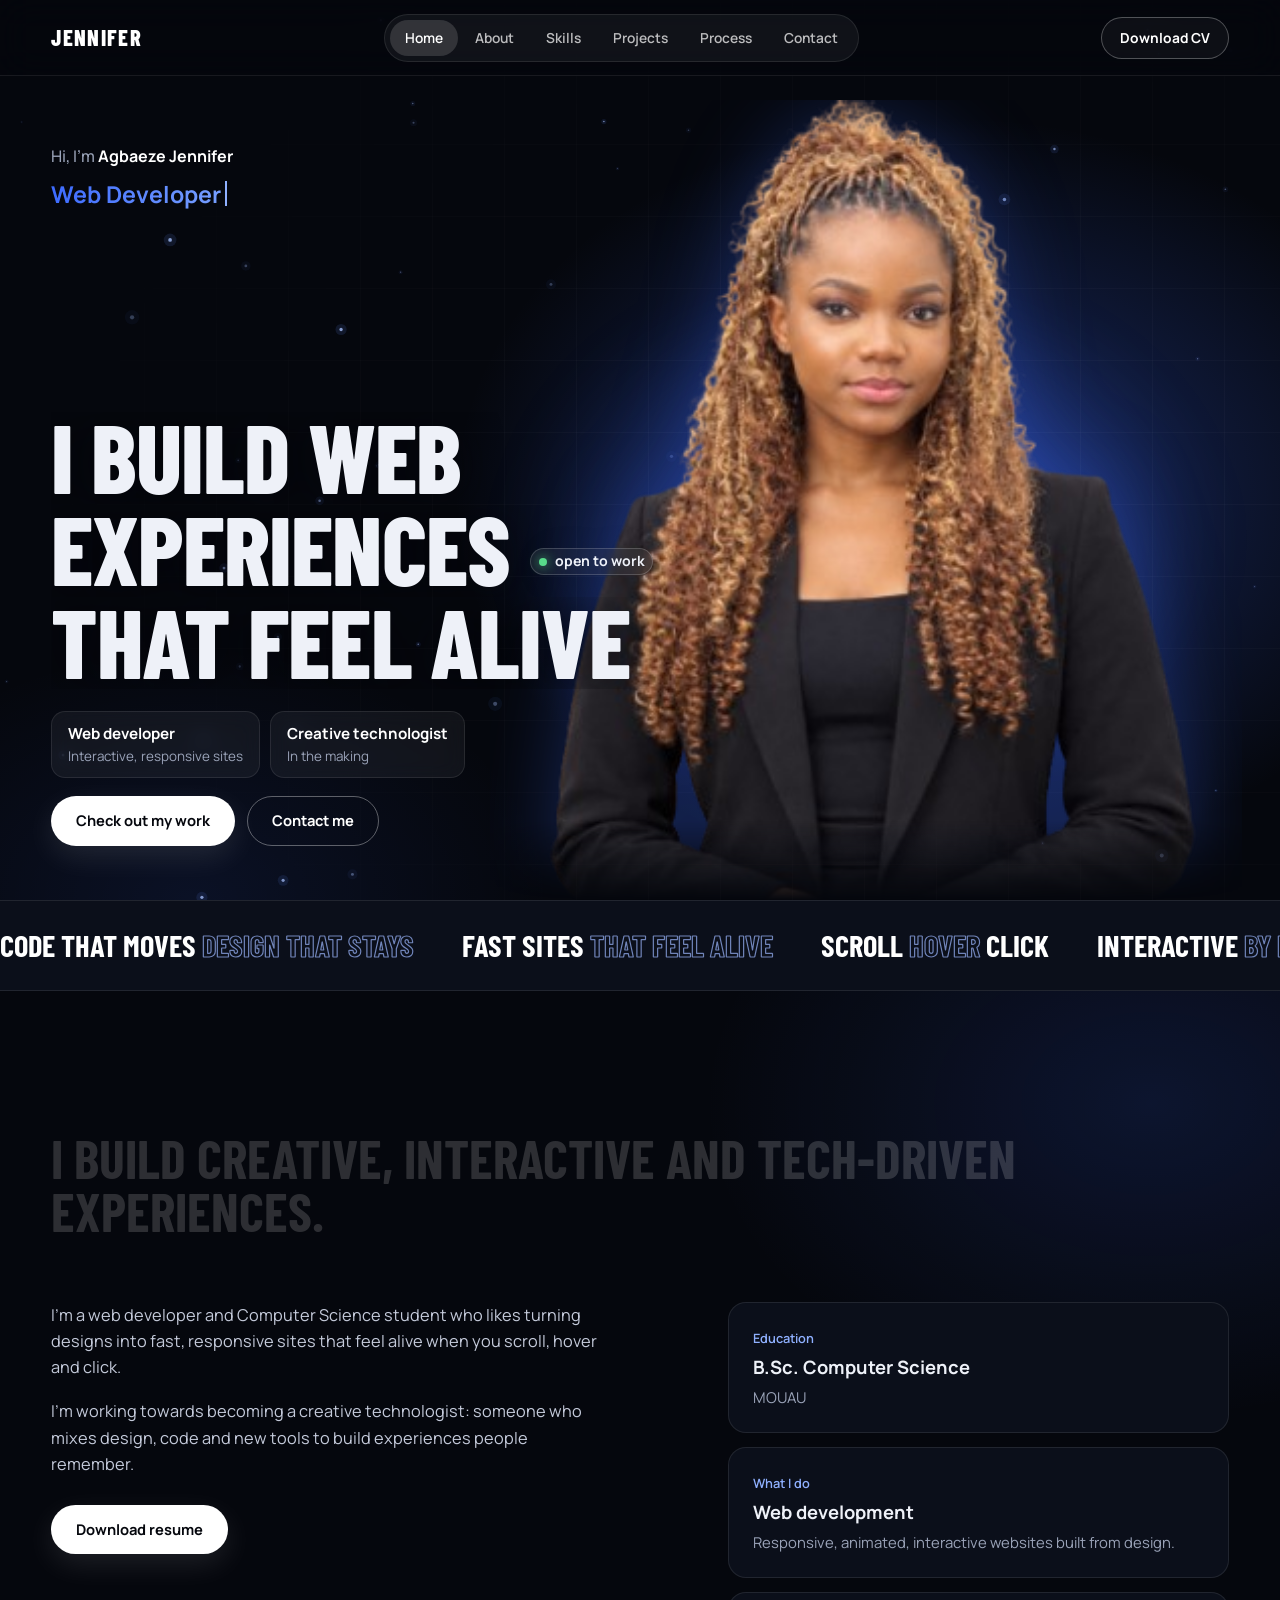
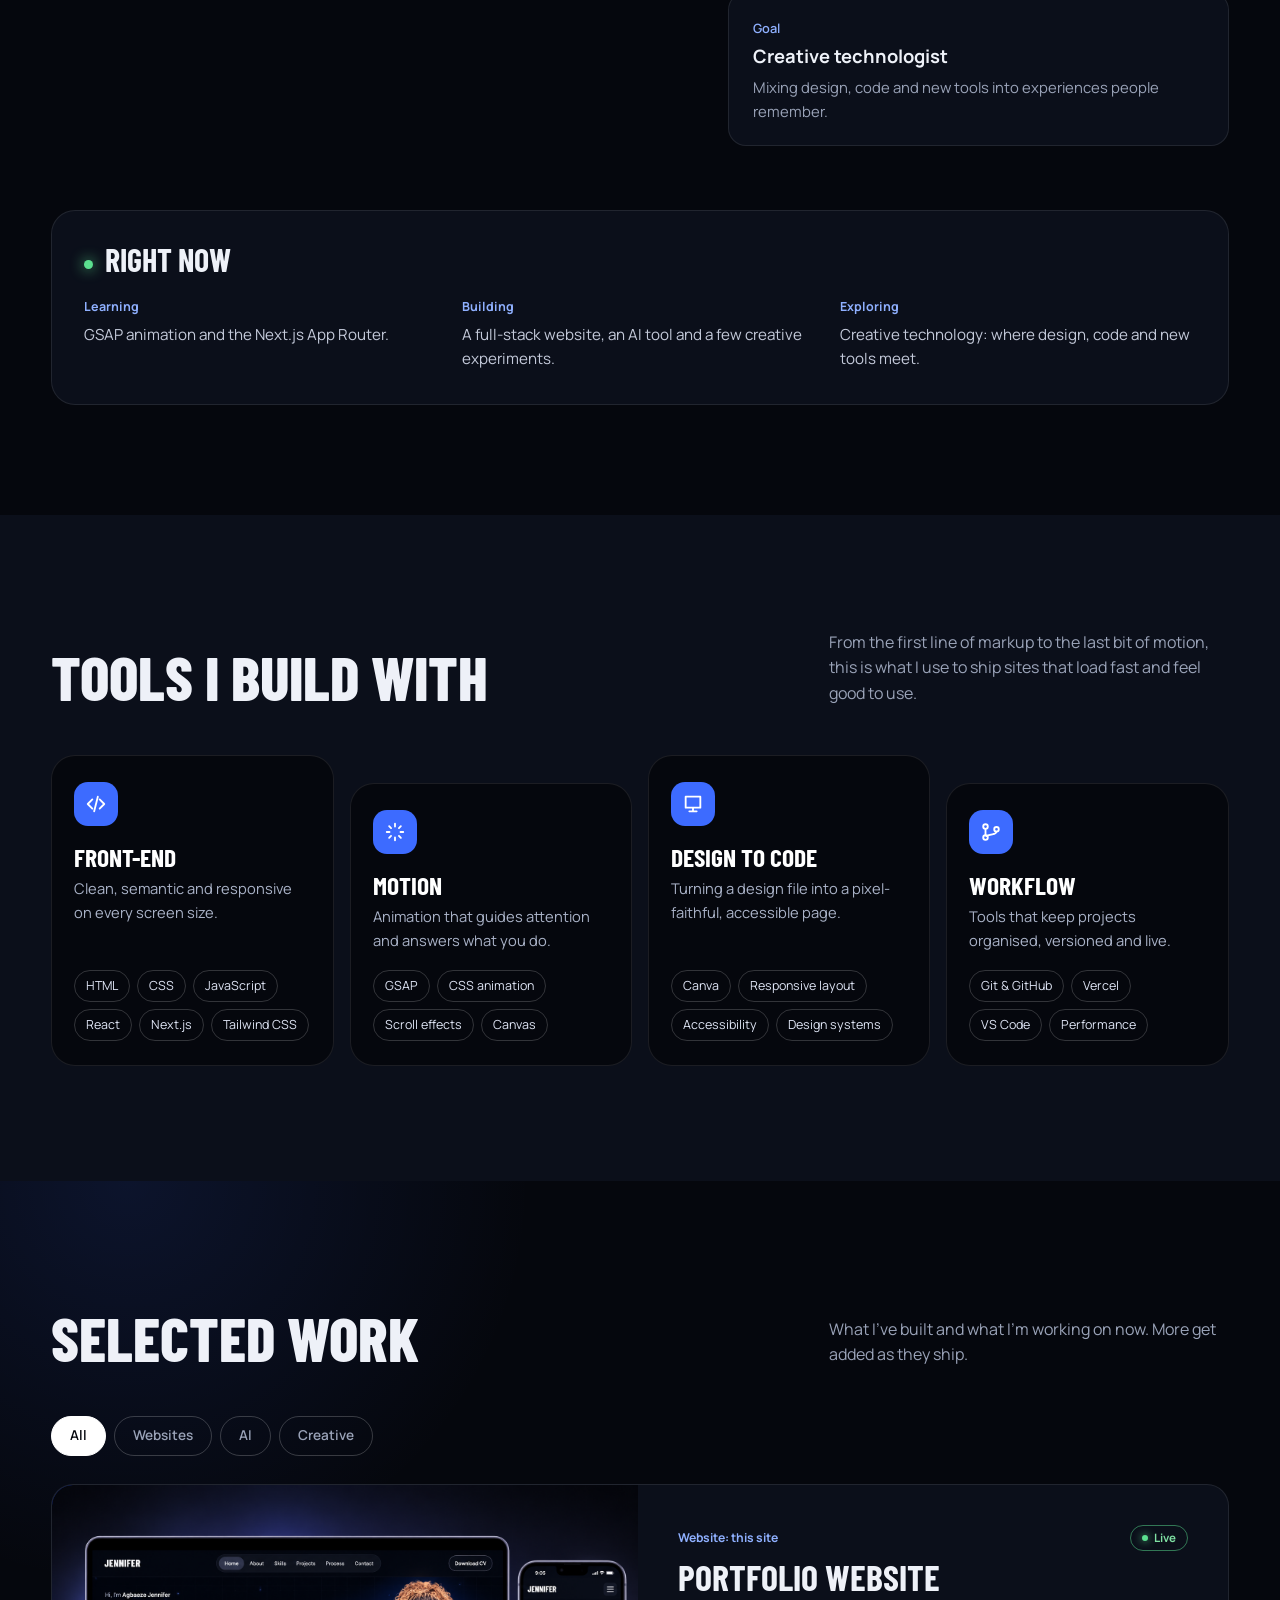
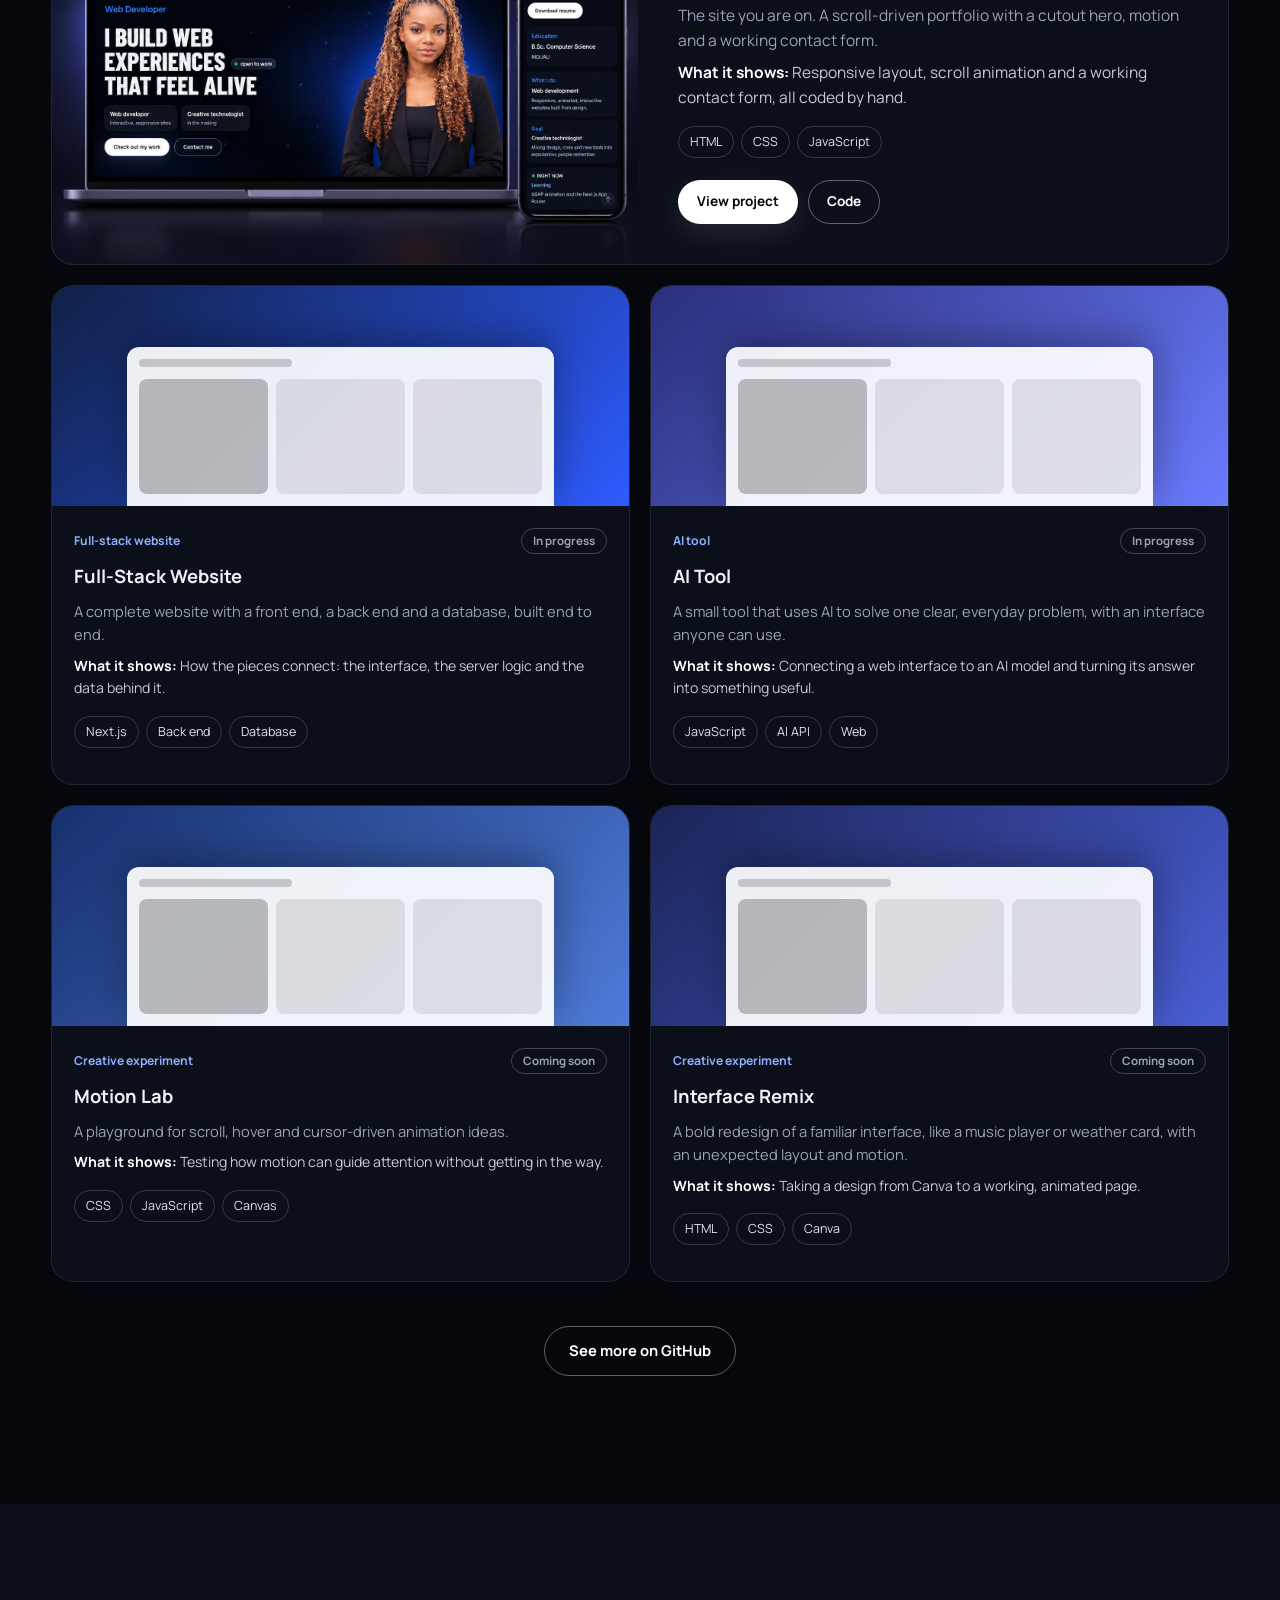
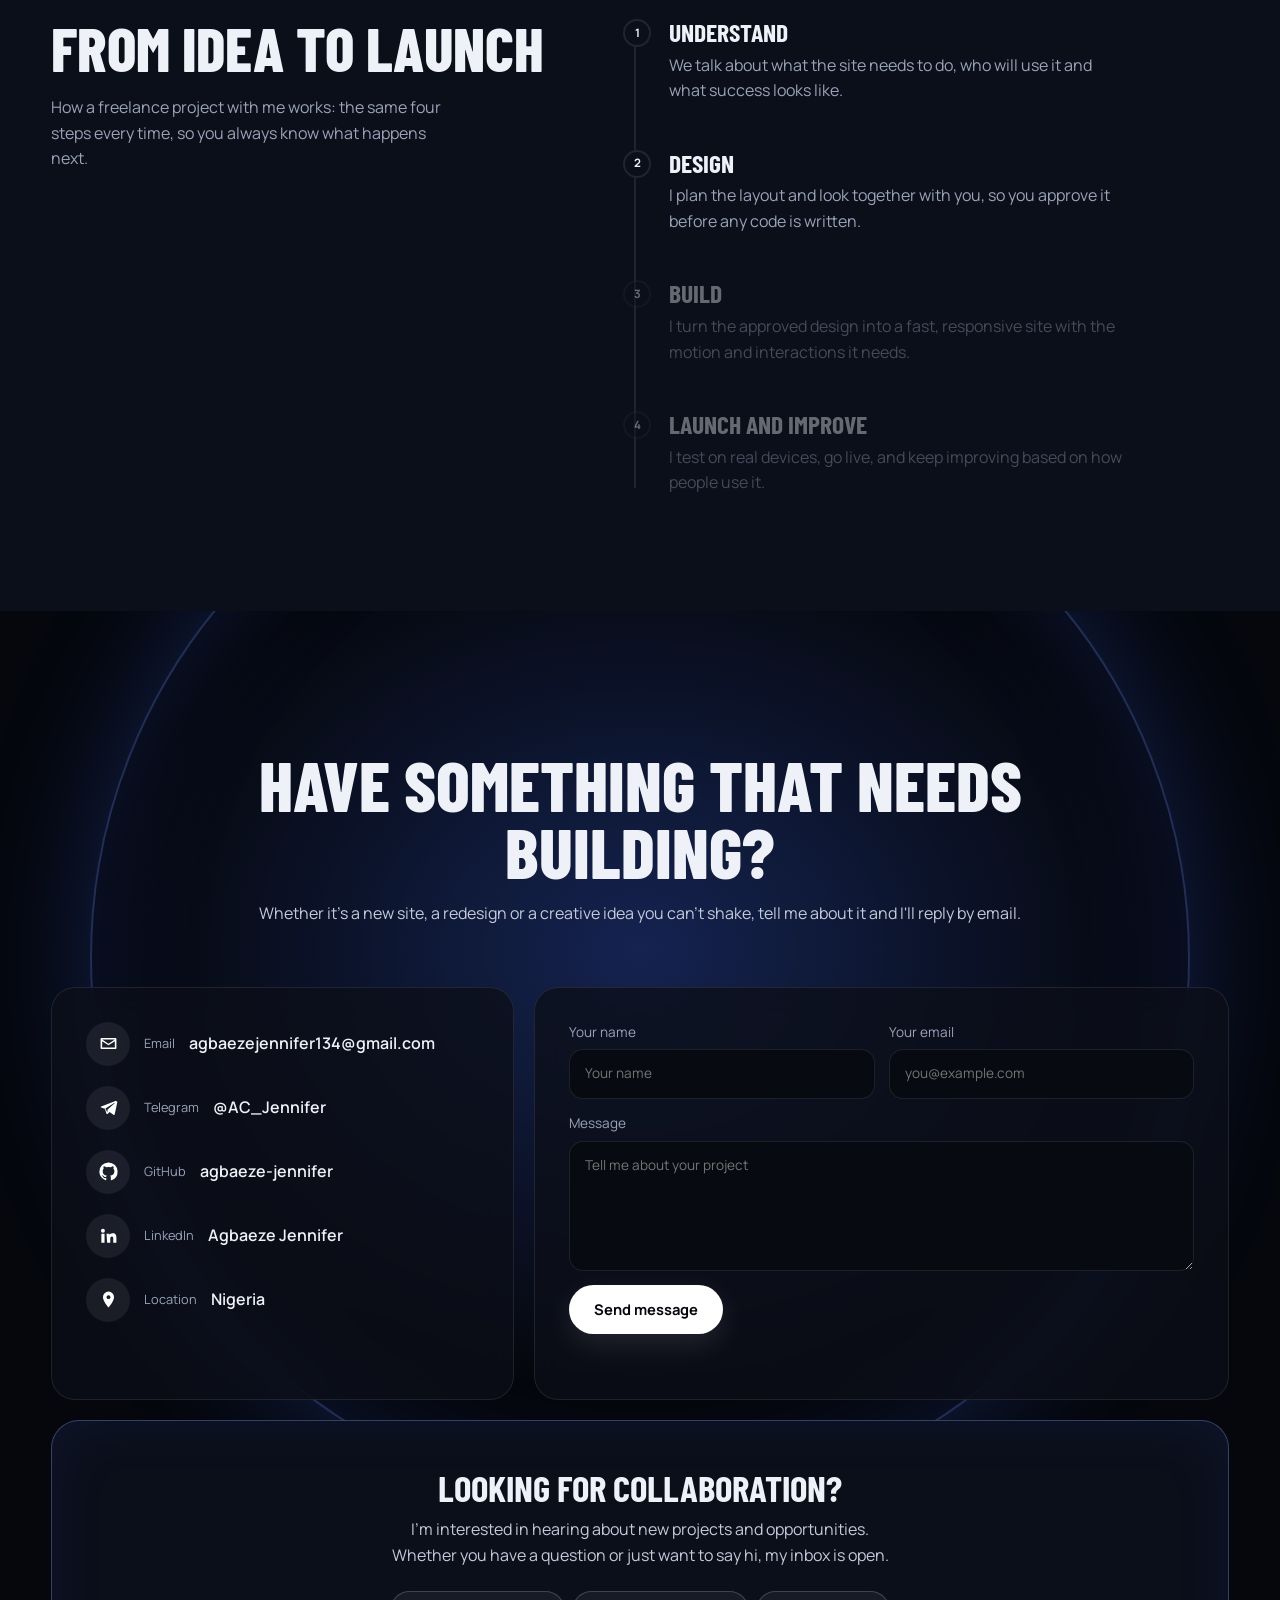
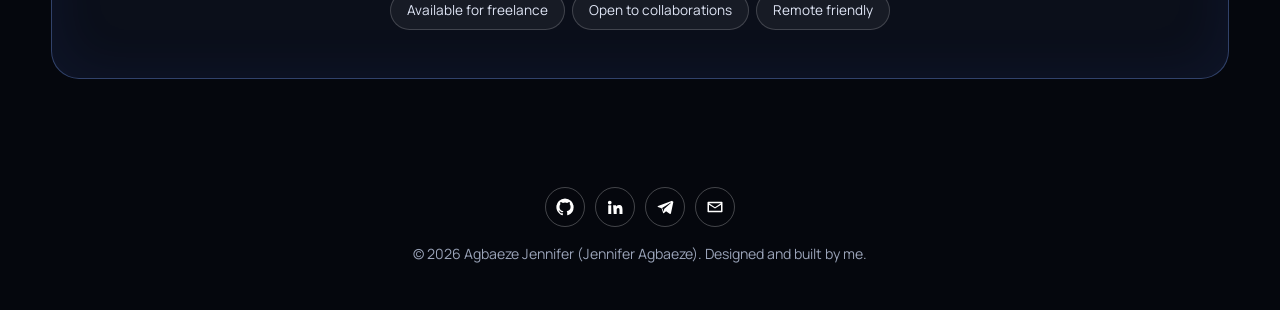
==== commit 3c09fe11: "Update site, images and SEO" ====
--- a/index.html
+++ b/index.html
@@ -1,43 +1,74 @@
 <!DOCTYPE html>
 <html lang="en">
+
 <head>
   <meta charset="UTF-8">
   <meta name="viewport" content="width=device-width, initial-scale=1">
 
   <title>Agbaeze Jennifer | Web Developer &amp; Aspiring Creative Technologist</title>
-  <meta name="description" content="Agbaeze Jennifer is a web developer and Computer Science student building creative, interactive and tech-driven experiences.">
+  <meta name="description"
+    content="Agbaeze Jennifer (Jennifer Agbaeze) is a web developer and Computer Science student from Nigeria, building creative, interactive and tech-driven websites.">
   <meta name="author" content="Agbaeze Jennifer">
+  <meta name="robots" content="index, follow, max-image-preview:large">
   <meta name="theme-color" content="#05070d">
-  <link rel="canonical" href="https://YOUR-DOMAIN.com/">
-
+  <link rel="canonical" href="https://agbaezejennifer.vercel.app/">
+
+  <!-- GOOGLE SEARCH CONSOLE: after you add your site there, it gives you a code.
+       Paste it below and remove the comment marks, then redeploy. -->
+  <!-- <meta name="google-site-verification" content="PASTE_YOUR_CODE_HERE"> -->
+
+  <meta property="og:site_name" content="Agbaeze Jennifer">
   <meta property="og:title" content="Agbaeze Jennifer | Web Developer &amp; Aspiring Creative Technologist">
   <meta property="og:description" content="I build creative, interactive and tech-driven experiences.">
   <meta property="og:type" content="website">
-  <meta property="og:url" content="https://YOUR-DOMAIN.com/">
-  <meta property="og:image" content="https://YOUR-DOMAIN.com/assets/hero.png">
+  <meta property="og:locale" content="en_NG">
+  <meta property="og:url" content="https://agbaezejennifer.vercel.app/">
+  <meta property="og:image" content="https://agbaezejennifer.vercel.app/assets/hero.png">
+  <meta property="og:image:alt" content="Agbaeze Jennifer, web developer">
   <meta name="twitter:card" content="summary_large_image">
-
-  <link rel="icon" href="data:image/svg+xml,<svg xmlns='http://www.w3.org/2000/svg' viewBox='0 0 64 64'><rect width='64' height='64' rx='14' fill='%2305070d'/><text x='32' y='42' font-size='28' font-family='Arial' font-weight='700' text-anchor='middle' fill='%239db8ff'>AJ</text></svg>">
+  <meta name="twitter:title" content="Agbaeze Jennifer | Web Developer">
+  <meta name="twitter:description" content="I build creative, interactive and tech-driven experiences.">
+  <meta name="twitter:image" content="https://agbaezejennifer.vercel.app/assets/hero.png">
+
+  <link rel="icon" href="/favicon.png" type="image/png">
+  <link rel="apple-touch-icon" href="/assets/favicon.png">
 
   <link rel="preconnect" href="https://fonts.googleapis.com">
   <link rel="preconnect" href="https://fonts.gstatic.com" crossorigin>
-  <link href="https://fonts.googleapis.com/css2?family=Barlow+Condensed:wght@600;700;800&family=Manrope:wght@400;500;600;700&display=swap" rel="stylesheet">
+  <link
+    href="https://fonts.googleapis.com/css2?family=Barlow+Condensed:wght@600;700;800&family=Manrope:wght@400;500;600;700&display=swap"
+    rel="stylesheet">
 
   <script type="application/ld+json">
   {
     "@context": "https://schema.org",
-    "@type": "Person",
-    "name": "Agbaeze Jennifer",
-    "alternateName": "Jennifer Agbaeze",
-    "jobTitle": "Web Developer",
-    "url": "https://YOUR-DOMAIN.com/",
-    "image": "https://YOUR-DOMAIN.com/assets/hero.png",
-    "email": "mailto:agbaezejennifer134@gmail.com",
-    "knowsAbout": ["Web development", "JavaScript", "React", "Next.js", "Creative technology"],
-    "sameAs": [
-      "https://github.com/agbaeze-jennifer",
-      "https://www.linkedin.com/in/agbaeze-jennifer-327310450/",
-      "https://t.me/AC_Jennifer"
+    "@graph": [
+      {
+        "@type": "Person",
+        "@id": "https://agbaezejennifer.vercel.app/#person",
+        "name": "Agbaeze Jennifer",
+        "alternateName": "Jennifer Agbaeze",
+        "description": "Web developer and Computer Science student building creative, interactive and tech-driven experiences.",
+        "jobTitle": "Web Developer",
+        "url": "https://agbaezejennifer.vercel.app/",
+        "image": "https://agbaezejennifer.vercel.app/assets/hero.png",
+        "email": "mailto:agbaezejennifer134@gmail.com",
+        "address": { "@type": "PostalAddress", "addressCountry": "NG" },
+        "knowsAbout": ["Web development", "JavaScript", "React", "Next.js", "Creative technology"],
+        "sameAs": [
+          "https://github.com/agbaeze-jennifer",
+          "https://www.linkedin.com/in/agbaeze-jennifer-327310450/",
+          "https://t.me/AC_Jennifer"
+        ]
+      },
+      {
+        "@type": "WebSite",
+        "@id": "https://agbaezejennifer.vercel.app/#website",
+        "url": "https://agbaezejennifer.vercel.app/",
+        "name": "Agbaeze Jennifer",
+        "alternateName": "Jennifer Agbaeze",
+        "publisher": { "@id": "https://agbaezejennifer.vercel.app/#person" }
+      }
     ]
   }
   </script>
@@ -81,7 +112,8 @@
 
       <!-- If your photo is NOT a transparent cutout, change to: class="photo-wrap circle" -->
       <div class="photo-wrap" id="photoWrap">
-        <img class="photo" src="assets/hero.png" alt="Agbaeze Jennifer, web developer" fetchpriority="high" onerror="this.style.display='none'">
+        <img class="photo" src="assets/hero.png" alt="Agbaeze Jennifer, web developer" fetchpriority="high"
+          onerror="this.style.display='none'">
       </div>
 
       <div class="hero-top">
@@ -190,13 +222,16 @@
 
         <div class="sec-head">
           <h2>Tools I build with</h2>
-          <p>From the first line of markup to the last bit of motion, this is what I use to ship sites that load fast and feel good to use.</p>
+          <p>From the first line of markup to the last bit of motion, this is what I use to ship sites that load fast
+            and feel good to use.</p>
         </div>
 
         <div class="skill-grid" id="skillGrid">
 
           <article class="skill rv">
-            <div class="ico"><svg viewBox="0 0 24 24"><path d="m8 7-5 5 5 5M16 7l5 5-5 5M14 4l-4 16" /></svg></div>
+            <div class="ico"><svg viewBox="0 0 24 24">
+                <path d="m8 7-5 5 5 5M16 7l5 5-5 5M14 4l-4 16" />
+              </svg></div>
             <h3>Front-end</h3>
             <p>Clean, semantic and responsive on every screen size.</p>
             <div class="tags">
@@ -206,7 +241,10 @@
           </article>
 
           <article class="skill rv" style="--d:.08s">
-            <div class="ico"><svg viewBox="0 0 24 24"><path d="M12 3v3M12 18v3M3 12h3M18 12h3M5.6 5.6l2.1 2.1M16.3 16.3l2.1 2.1M18.4 5.6l-2.1 2.1M7.7 16.3l-2.1 2.1" /></svg></div>
+            <div class="ico"><svg viewBox="0 0 24 24">
+                <path
+                  d="M12 3v3M12 18v3M3 12h3M18 12h3M5.6 5.6l2.1 2.1M16.3 16.3l2.1 2.1M18.4 5.6l-2.1 2.1M7.7 16.3l-2.1 2.1" />
+              </svg></div>
             <h3>Motion</h3>
             <p>Animation that guides attention and answers what you do.</p>
             <div class="tags">
@@ -215,7 +253,9 @@
           </article>
 
           <article class="skill rv" style="--d:.16s">
-            <div class="ico"><svg viewBox="0 0 24 24"><path d="M4 4h16v12H4zM8 20h8M12 16v4" /></svg></div>
+            <div class="ico"><svg viewBox="0 0 24 24">
+                <path d="M4 4h16v12H4zM8 20h8M12 16v4" />
+              </svg></div>
             <h3>Design to code</h3>
             <p>Turning a design file into a pixel-faithful, accessible page.</p>
             <div class="tags">
@@ -226,7 +266,9 @@
           <article class="skill rv" style="--d:.24s">
             <div class="ico">
               <svg viewBox="0 0 24 24">
-                <circle cx="6" cy="6" r="2.5" /><circle cx="6" cy="18" r="2.5" /><circle cx="18" cy="9" r="2.5" />
+                <circle cx="6" cy="6" r="2.5" />
+                <circle cx="6" cy="18" r="2.5" />
+                <circle cx="18" cy="9" r="2.5" />
                 <path d="M6 8.5v7M18 11.5c0 4-6 2-11 5" />
               </svg>
             </div>
@@ -258,7 +300,8 @@
         <div class="proj-grid" id="projGrid"></div>
 
         <div class="more rv">
-          <a class="btn btn-ghost" href="https://github.com/agbaeze-jennifer" target="_blank" rel="noopener">See more on GitHub</a>
+          <a class="btn btn-ghost" href="https://github.com/agbaeze-jennifer" target="_blank" rel="noopener">See more on
+            GitHub</a>
         </div>
 
       </div>
@@ -271,7 +314,8 @@
 
         <div class="sec-head">
           <h2>From idea to launch</h2>
-          <p>How a freelance project with me works: the same four steps every time, so you always know what happens next.</p>
+          <p>How a freelance project with me works: the same four steps every time, so you always know what happens
+            next.</p>
         </div>
 
         <div class="timeline" id="timeline">
@@ -310,7 +354,8 @@
 
         <div class="contact-head">
           <h2>Have something that needs building?</h2>
-          <p>Whether it's a new site, a redesign or a creative idea you can't shake, tell me about it and I'll reply by email.</p>
+          <p>Whether it's a new site, a redesign or a creative idea you can't shake, tell me about it and I'll reply by
+            email.</p>
         </div>
 
         <div class="contact-grid">
@@ -318,27 +363,42 @@
           <div class="card info">
 
             <a href="mailto:agbaezejennifer134@gmail.com">
-              <span class="ic"><svg viewBox="0 0 24 24"><path d="M3 5h18a1 1 0 0 1 1 1v12a1 1 0 0 1-1 1H3a1 1 0 0 1-1-1V6a1 1 0 0 1 1-1zm9 7.2L20 7H4zm0 1.9L4 9v8h16V9z" /></svg></span>
+              <span class="ic"><svg viewBox="0 0 24 24">
+                  <path
+                    d="M3 5h18a1 1 0 0 1 1 1v12a1 1 0 0 1-1 1H3a1 1 0 0 1-1-1V6a1 1 0 0 1 1-1zm9 7.2L20 7H4zm0 1.9L4 9v8h16V9z" />
+                </svg></span>
               <div><small>Email</small><span>agbaezejennifer134@gmail.com</span></div>
             </a>
 
             <a href="https://t.me/AC_Jennifer" target="_blank" rel="noopener">
-              <span class="ic"><svg viewBox="0 0 24 24"><path d="M21.5 3.5 2.8 10.7c-.9.35-.9 1.02-.16 1.29l4.78 1.7 1.84 5.73c.23.64.12.9.8.9.53 0 .77-.24 1.05-.53l2.3-2.23 4.79 3.53c.88.49 1.52.23 1.75-.82l3.06-14.43c.34-1.31-.5-1.9-1.51-1.49zM8.16 13.36l10.98-6.93c.54-.33 1.04-.15.63.2l-8.9 8.04-.34 3.72-2.37-5.03z" /></svg></span>
+              <span class="ic"><svg viewBox="0 0 24 24">
+                  <path
+                    d="M21.5 3.5 2.8 10.7c-.9.35-.9 1.02-.16 1.29l4.78 1.7 1.84 5.73c.23.64.12.9.8.9.53 0 .77-.24 1.05-.53l2.3-2.23 4.79 3.53c.88.49 1.52.23 1.75-.82l3.06-14.43c.34-1.31-.5-1.9-1.51-1.49zM8.16 13.36l10.98-6.93c.54-.33 1.04-.15.63.2l-8.9 8.04-.34 3.72-2.37-5.03z" />
+                </svg></span>
               <div><small>Telegram</small><span>@AC_Jennifer</span></div>
             </a>
 
             <a href="https://github.com/agbaeze-jennifer" target="_blank" rel="noopener">
-              <span class="ic"><svg viewBox="0 0 24 24"><path d="M12 .5A11.5 11.5 0 0 0 .5 12c0 5.08 3.29 9.39 7.86 10.91.58.1.79-.25.79-.56v-2c-3.2.7-3.88-1.37-3.88-1.37-.52-1.33-1.28-1.69-1.28-1.69-1.04-.71.08-.7.08-.7 1.16.08 1.77 1.19 1.77 1.19 1.03 1.76 2.7 1.25 3.36.96.1-.75.4-1.25.73-1.54-2.55-.29-5.24-1.28-5.24-5.69 0-1.26.45-2.28 1.19-3.09-.12-.29-.52-1.46.11-3.04 0 0 .97-.31 3.17 1.18a11 11 0 0 1 5.78 0c2.2-1.49 3.17-1.18 3.17-1.18.63 1.58.23 2.75.11 3.04.74.81 1.19 1.83 1.19 3.09 0 4.42-2.69 5.39-5.25 5.68.41.36.78 1.06.78 2.14v3.17c0 .31.21.67.8.56A11.5 11.5 0 0 0 23.5 12 11.5 11.5 0 0 0 12 .5z" /></svg></span>
+              <span class="ic"><svg viewBox="0 0 24 24">
+                  <path
+                    d="M12 .5A11.5 11.5 0 0 0 .5 12c0 5.08 3.29 9.39 7.86 10.91.58.1.79-.25.79-.56v-2c-3.2.7-3.88-1.37-3.88-1.37-.52-1.33-1.28-1.69-1.28-1.69-1.04-.71.08-.7.08-.7 1.16.08 1.77 1.19 1.77 1.19 1.03 1.76 2.7 1.25 3.36.96.1-.75.4-1.25.73-1.54-2.55-.29-5.24-1.28-5.24-5.69 0-1.26.45-2.28 1.19-3.09-.12-.29-.52-1.46.11-3.04 0 0 .97-.31 3.17 1.18a11 11 0 0 1 5.78 0c2.2-1.49 3.17-1.18 3.17-1.18.63 1.58.23 2.75.11 3.04.74.81 1.19 1.83 1.19 3.09 0 4.42-2.69 5.39-5.25 5.68.41.36.78 1.06.78 2.14v3.17c0 .31.21.67.8.56A11.5 11.5 0 0 0 23.5 12 11.5 11.5 0 0 0 12 .5z" />
+                </svg></span>
               <div><small>GitHub</small><span>agbaeze-jennifer</span></div>
             </a>
 
             <a href="https://www.linkedin.com/in/agbaeze-jennifer-327310450/" target="_blank" rel="noopener">
-              <span class="ic"><svg viewBox="0 0 24 24"><path d="M4.98 3.5a2.5 2.5 0 1 1 0 5 2.5 2.5 0 0 1 0-5zM3 9.75h4v11.5H3zM9.5 9.75h3.83v1.57h.06c.53-1 1.84-2.07 3.79-2.07 4.05 0 4.8 2.66 4.8 6.13v5.87h-4v-5.2c0-1.24-.02-2.84-1.73-2.84-1.73 0-2 1.35-2 2.75v5.29h-4z" /></svg></span>
+              <span class="ic"><svg viewBox="0 0 24 24">
+                  <path
+                    d="M4.98 3.5a2.5 2.5 0 1 1 0 5 2.5 2.5 0 0 1 0-5zM3 9.75h4v11.5H3zM9.5 9.75h3.83v1.57h.06c.53-1 1.84-2.07 3.79-2.07 4.05 0 4.8 2.66 4.8 6.13v5.87h-4v-5.2c0-1.24-.02-2.84-1.73-2.84-1.73 0-2 1.35-2 2.75v5.29h-4z" />
+                </svg></span>
               <div><small>LinkedIn</small><span>Agbaeze Jennifer</span></div>
             </a>
 
             <div>
-              <span class="ic"><svg viewBox="0 0 24 24"><path d="M12 2a7 7 0 0 0-7 7c0 5 7 13 7 13s7-8 7-13a7 7 0 0 0-7-7zm0 9.5A2.5 2.5 0 1 1 12 6.5a2.5 2.5 0 0 1 0 5z" /></svg></span>
+              <span class="ic"><svg viewBox="0 0 24 24">
+                  <path
+                    d="M12 2a7 7 0 0 0-7 7c0 5 7 13 7 13s7-8 7-13a7 7 0 0 0-7-7zm0 9.5A2.5 2.5 0 1 1 12 6.5a2.5 2.5 0 0 1 0 5z" />
+                </svg></span>
               <div><small>Location</small><span>Nigeria</span></div>
             </div>
 
@@ -361,7 +421,8 @@
               </label>
               <label>
                 Your email
-                <input type="email" id="fEmail" name="email" required autocomplete="email" placeholder="you@example.com">
+                <input type="email" id="fEmail" name="email" required autocomplete="email"
+                  placeholder="you@example.com">
               </label>
             </div>
 
@@ -379,7 +440,8 @@
 
         <div class="collab rv">
           <h3>Looking for collaboration?</h3>
-          <p>I'm interested in hearing about new projects and opportunities. Whether you have a question or just want to say hi, my inbox is open.</p>
+          <p>I'm interested in hearing about new projects and opportunities. Whether you have a question or just want to
+            say hi, my inbox is open.</p>
           <div class="tags">
             <span>Available for freelance</span>
             <span>Open to collaborations</span>
@@ -398,30 +460,52 @@
     <div class="socials">
 
       <a href="https://github.com/agbaeze-jennifer" target="_blank" rel="noopener" aria-label="GitHub">
-        <svg viewBox="0 0 24 24"><path d="M12 .5A11.5 11.5 0 0 0 .5 12c0 5.08 3.29 9.39 7.86 10.91.58.1.79-.25.79-.56v-2c-3.2.7-3.88-1.37-3.88-1.37-.52-1.33-1.28-1.69-1.28-1.69-1.04-.71.08-.7.08-.7 1.16.08 1.77 1.19 1.77 1.19 1.03 1.76 2.7 1.25 3.36.96.1-.75.4-1.25.73-1.54-2.55-.29-5.24-1.28-5.24-5.69 0-1.26.45-2.28 1.19-3.09-.12-.29-.52-1.46.11-3.04 0 0 .97-.31 3.17 1.18a11 11 0 0 1 5.78 0c2.2-1.49 3.17-1.18 3.17-1.18.63 1.58.23 2.75.11 3.04.74.81 1.19 1.83 1.19 3.09 0 4.42-2.69 5.39-5.25 5.68.41.36.78 1.06.78 2.14v3.17c0 .31.21.67.8.56A11.5 11.5 0 0 0 23.5 12 11.5 11.5 0 0 0 12 .5z" /></svg>
+        <svg viewBox="0 0 24 24">
+          <path
+            d="M12 .5A11.5 11.5 0 0 0 .5 12c0 5.08 3.29 9.39 7.86 10.91.58.1.79-.25.79-.56v-2c-3.2.7-3.88-1.37-3.88-1.37-.52-1.33-1.28-1.69-1.28-1.69-1.04-.71.08-.7.08-.7 1.16.08 1.77 1.19 1.77 1.19 1.03 1.76 2.7 1.25 3.36.96.1-.75.4-1.25.73-1.54-2.55-.29-5.24-1.28-5.24-5.69 0-1.26.45-2.28 1.19-3.09-.12-.29-.52-1.46.11-3.04 0 0 .97-.31 3.17 1.18a11 11 0 0 1 5.78 0c2.2-1.49 3.17-1.18 3.17-1.18.63 1.58.23 2.75.11 3.04.74.81 1.19 1.83 1.19 3.09 0 4.42-2.69 5.39-5.25 5.68.41.36.78 1.06.78 2.14v3.17c0 .31.21.67.8.56A11.5 11.5 0 0 0 23.5 12 11.5 11.5 0 0 0 12 .5z" />
+        </svg>
       </a>
 
-      <a href="https://www.linkedin.com/in/agbaeze-jennifer-327310450/" target="_blank" rel="noopener" aria-label="LinkedIn">
-        <svg viewBox="0 0 24 24"><path d="M4.98 3.5a2.5 2.5 0 1 1 0 5 2.5 2.5 0 0 1 0-5zM3 9.75h4v11.5H3zM9.5 9.75h3.83v1.57h.06c.53-1 1.84-2.07 3.79-2.07 4.05 0 4.8 2.66 4.8 6.13v5.87h-4v-5.2c0-1.24-.02-2.84-1.73-2.84-1.73 0-2 1.35-2 2.75v5.29h-4z" /></svg>
+      <a href="https://www.linkedin.com/in/agbaeze-jennifer-327310450/" target="_blank" rel="noopener"
+        aria-label="LinkedIn">
+        <svg viewBox="0 0 24 24">
+          <path
+            d="M4.98 3.5a2.5 2.5 0 1 1 0 5 2.5 2.5 0 0 1 0-5zM3 9.75h4v11.5H3zM9.5 9.75h3.83v1.57h.06c.53-1 1.84-2.07 3.79-2.07 4.05 0 4.8 2.66 4.8 6.13v5.87h-4v-5.2c0-1.24-.02-2.84-1.73-2.84-1.73 0-2 1.35-2 2.75v5.29h-4z" />
+        </svg>
       </a>
 
       <a href="https://t.me/AC_Jennifer" target="_blank" rel="noopener" aria-label="Telegram">
-        <svg viewBox="0 0 24 24"><path d="M21.5 3.5 2.8 10.7c-.9.35-.9 1.02-.16 1.29l4.78 1.7 1.84 5.73c.23.64.12.9.8.9.53 0 .77-.24 1.05-.53l2.3-2.23 4.79 3.53c.88.49 1.52.23 1.75-.82l3.06-14.43c.34-1.31-.5-1.9-1.51-1.49zM8.16 13.36l10.98-6.93c.54-.33 1.04-.15.63.2l-8.9 8.04-.34 3.72-2.37-5.03z" /></svg>
+        <svg viewBox="0 0 24 24">
+          <path
+            d="M21.5 3.5 2.8 10.7c-.9.35-.9 1.02-.16 1.29l4.78 1.7 1.84 5.73c.23.64.12.9.8.9.53 0 .77-.24 1.05-.53l2.3-2.23 4.79 3.53c.88.49 1.52.23 1.75-.82l3.06-14.43c.34-1.31-.5-1.9-1.51-1.49zM8.16 13.36l10.98-6.93c.54-.33 1.04-.15.63.2l-8.9 8.04-.34 3.72-2.37-5.03z" />
+        </svg>
       </a>
 
       <a href="mailto:agbaezejennifer134@gmail.com" aria-label="Email">
-        <svg viewBox="0 0 24 24"><path d="M3 5h18a1 1 0 0 1 1 1v12a1 1 0 0 1-1 1H3a1 1 0 0 1-1-1V6a1 1 0 0 1 1-1zm9 7.2L20 7H4zm0 1.9L4 9v8h16V9z" /></svg>
+        <svg viewBox="0 0 24 24">
+          <path
+            d="M3 5h18a1 1 0 0 1 1 1v12a1 1 0 0 1-1 1H3a1 1 0 0 1-1-1V6a1 1 0 0 1 1-1zm9 7.2L20 7H4zm0 1.9L4 9v8h16V9z" />
+        </svg>
       </a>
 
     </div>
 
-    <p>&copy; <span id="yr"></span> Agbaeze Jennifer. Designed and built by me.</p>
+    <p>&copy; <span id="yr"></span> Agbaeze Jennifer (Jennifer Agbaeze). Designed and built by me.</p>
   </footer>
 
   <a href="#home" class="totop" id="toTop" aria-label="Back to top">
-    <svg viewBox="0 0 24 24"><path d="M12 19V5M5 12l7-7 7 7" /></svg>
+    <svg viewBox="0 0 24 24">
+      <path d="M12 19V5M5 12l7-7 7 7" />
+    </svg>
   </a>
 
   <script src="js/main.js" defer></script>
+
+  <!-- Vercel Web Analytics (turn it on in your Vercel project: Analytics tab > Enable) -->
+  <script>
+    window.va = window.va || function () { (window.vaq = window.vaq || []).push(arguments); };
+  </script>
+  <script defer src="/_vercel/insights/script.js"></script>
 </body>
+
 </html>
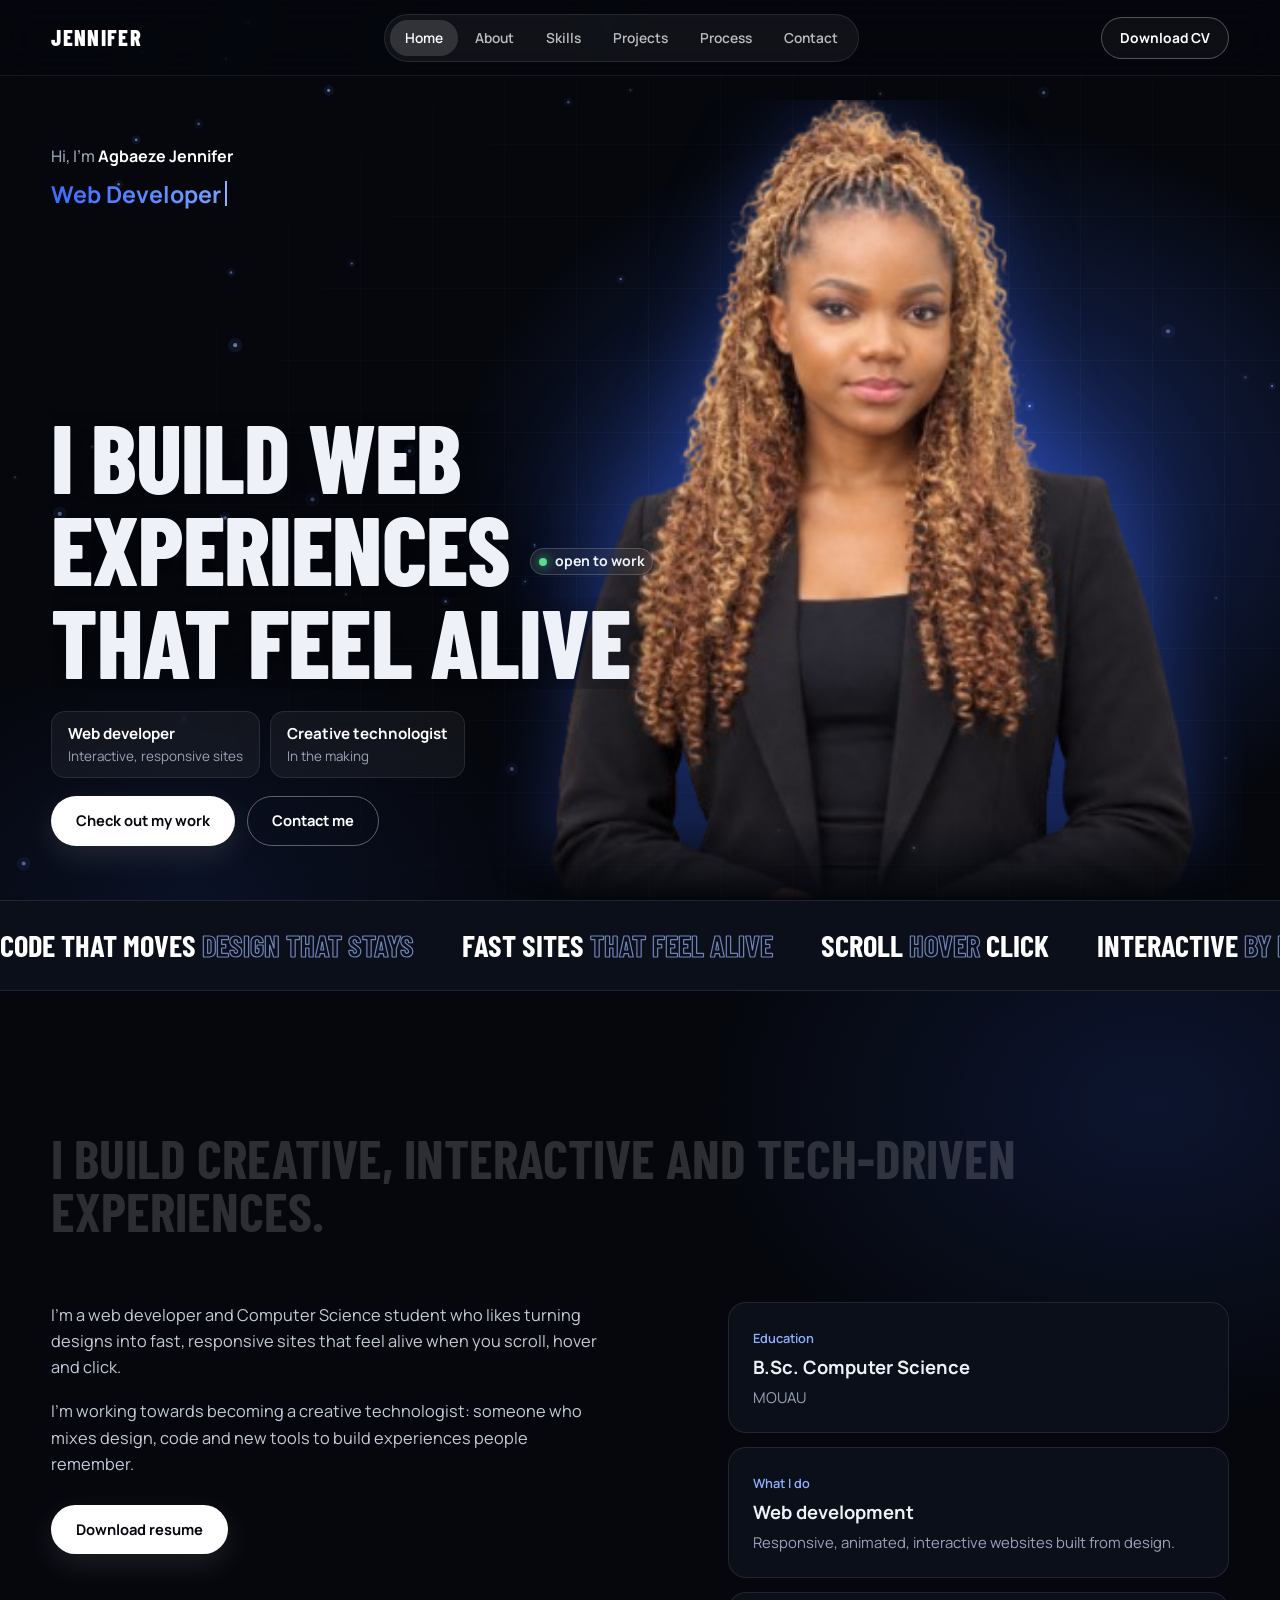
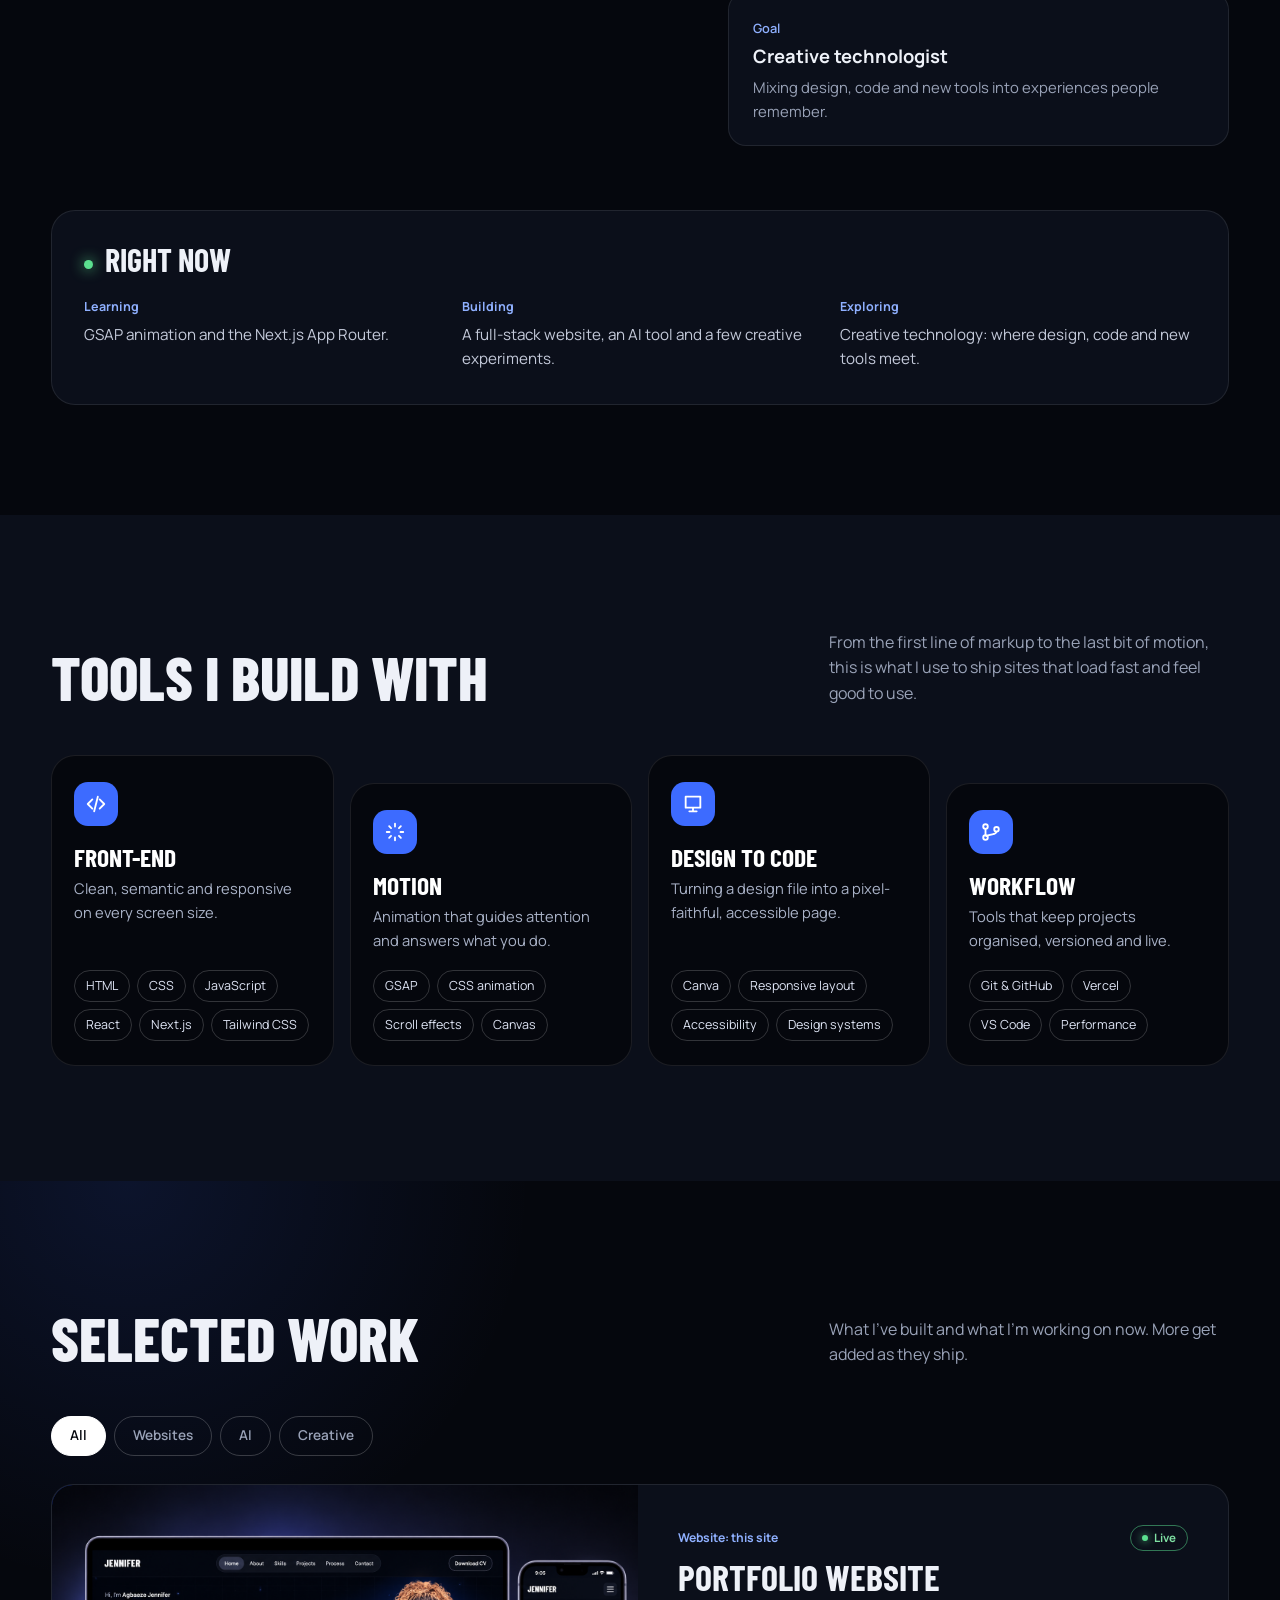
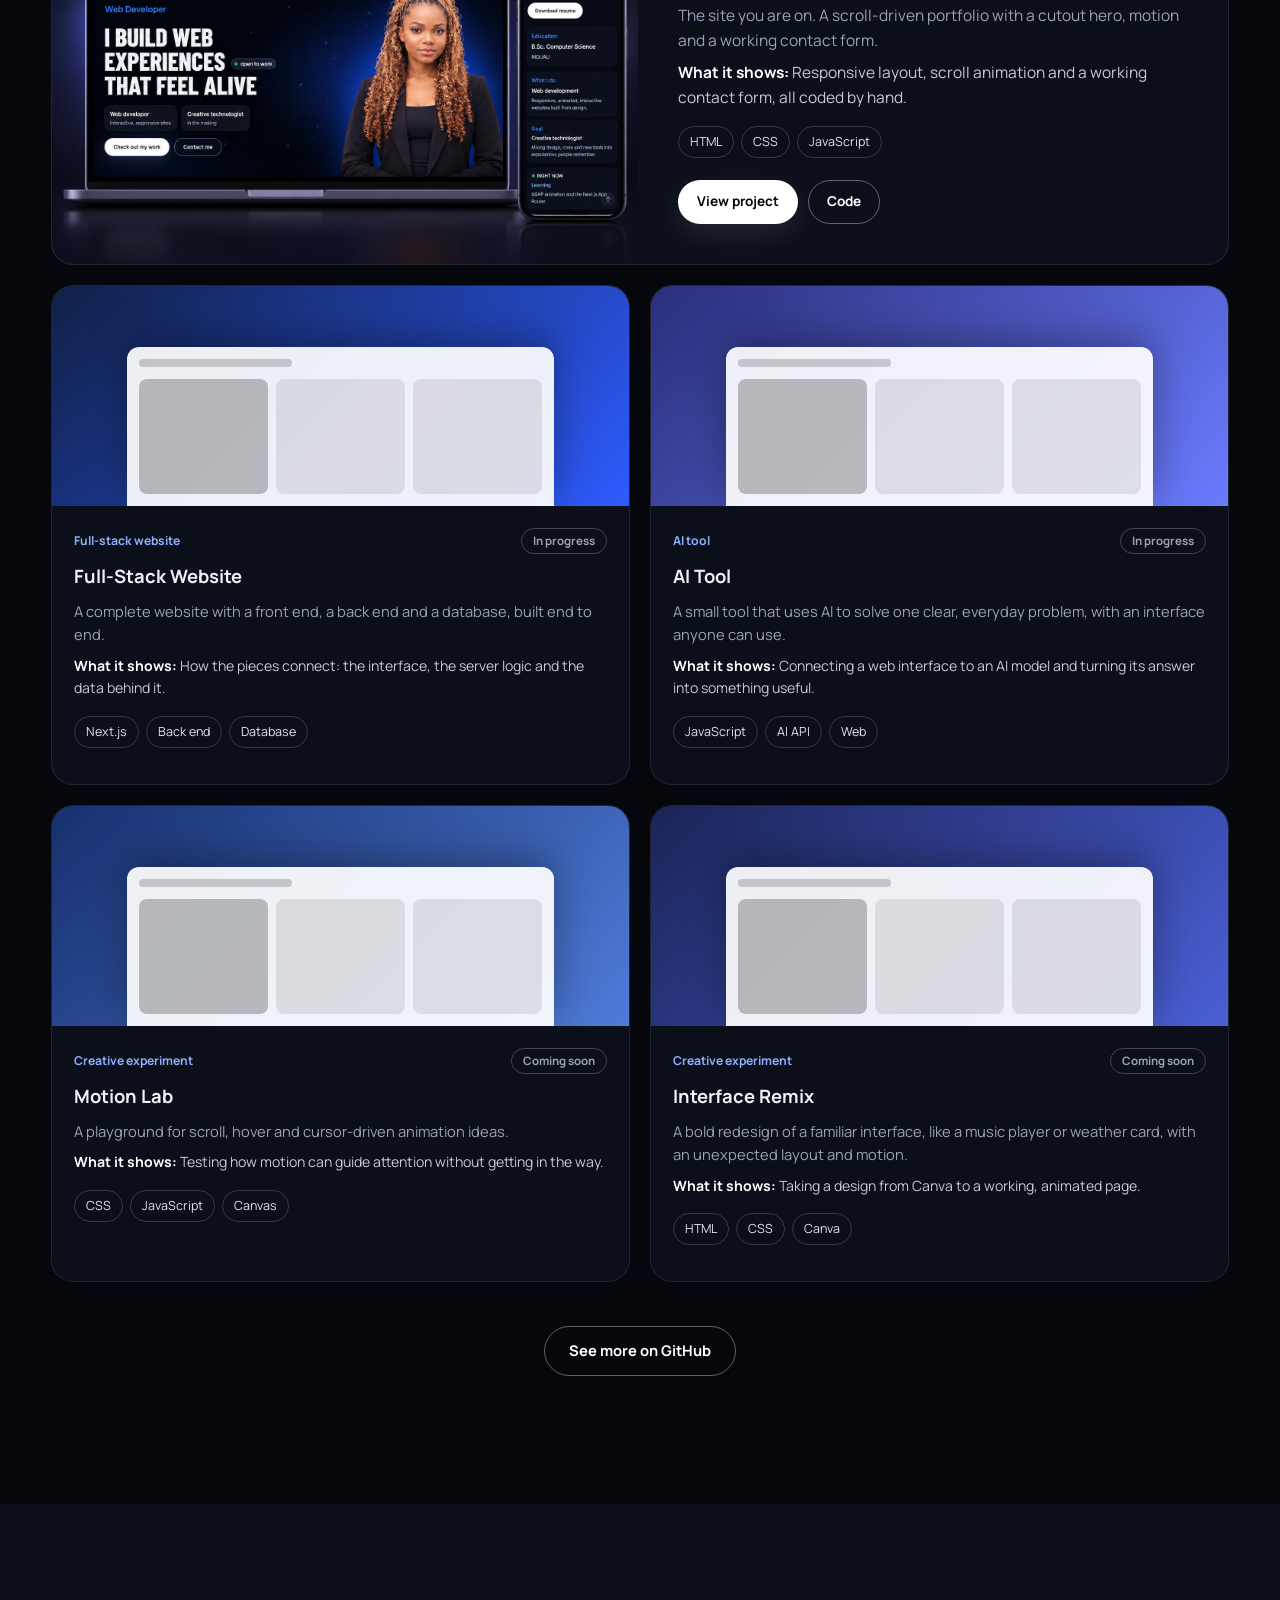
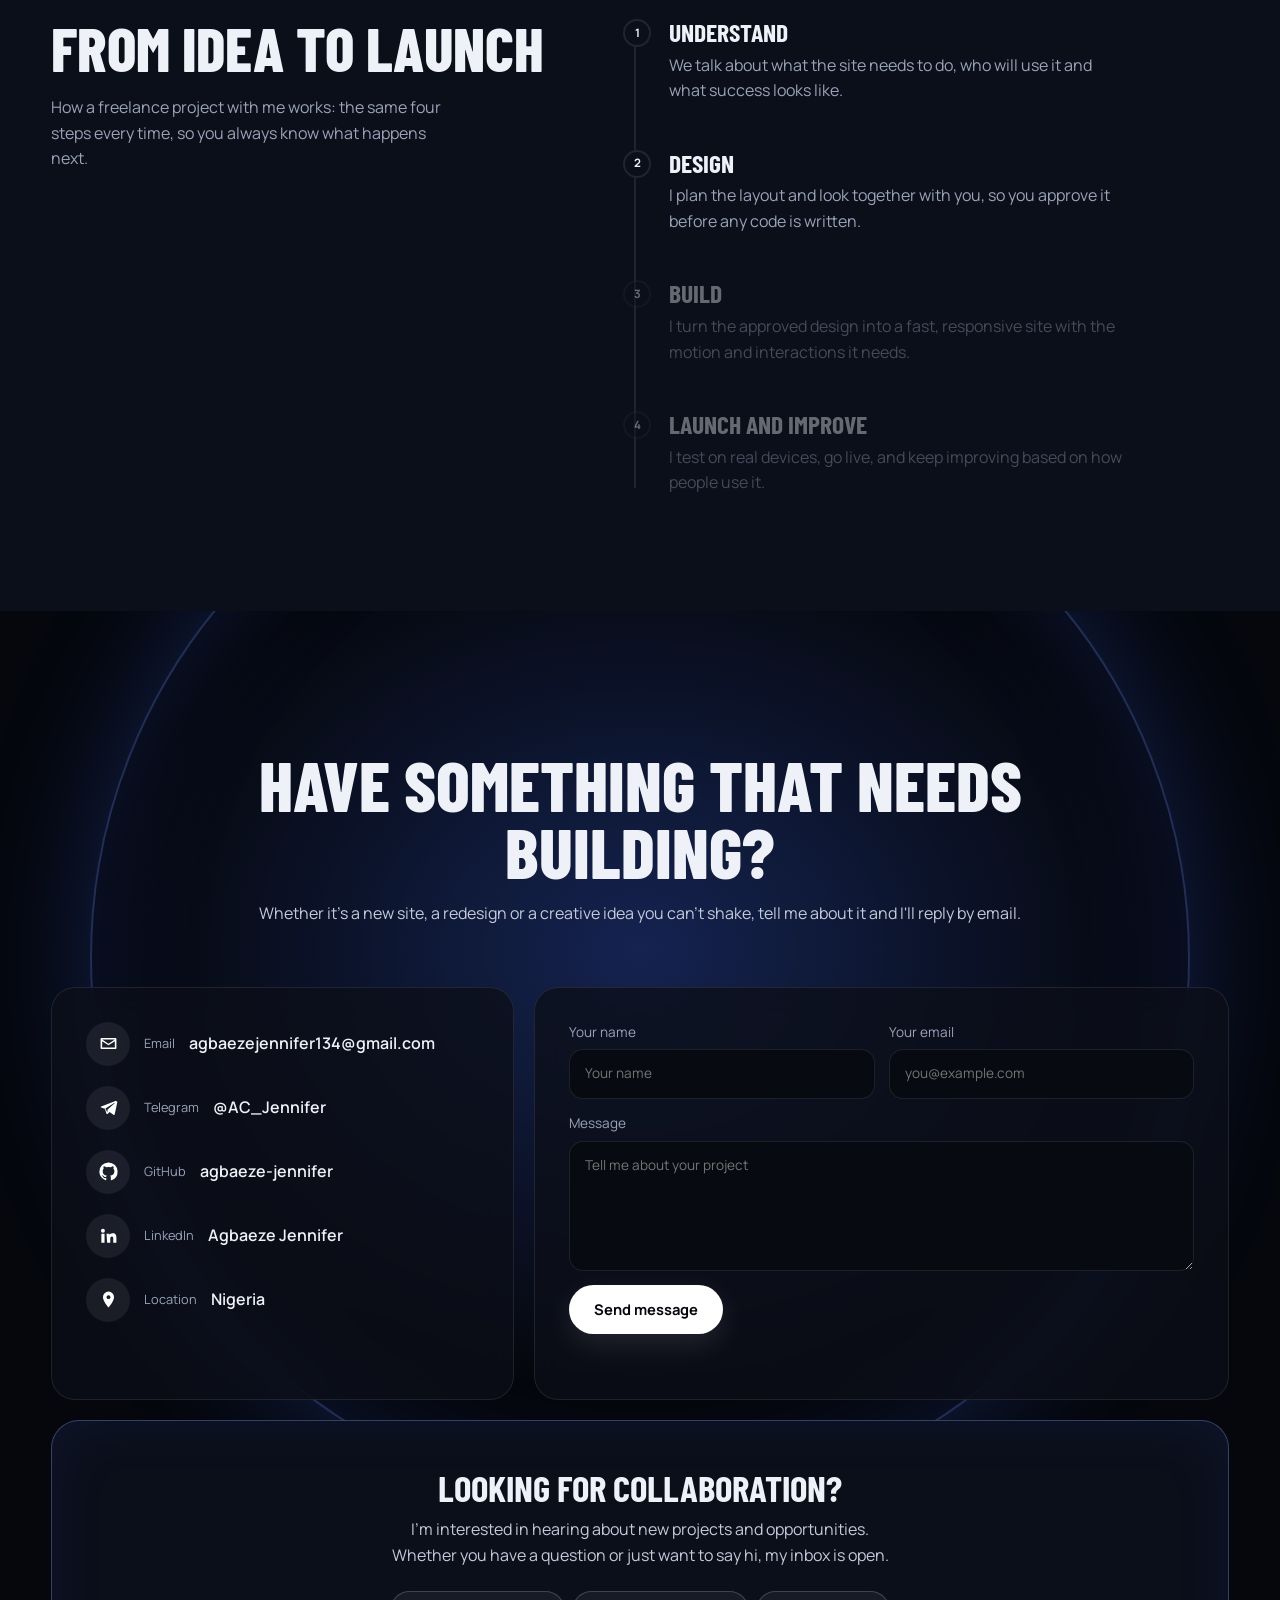
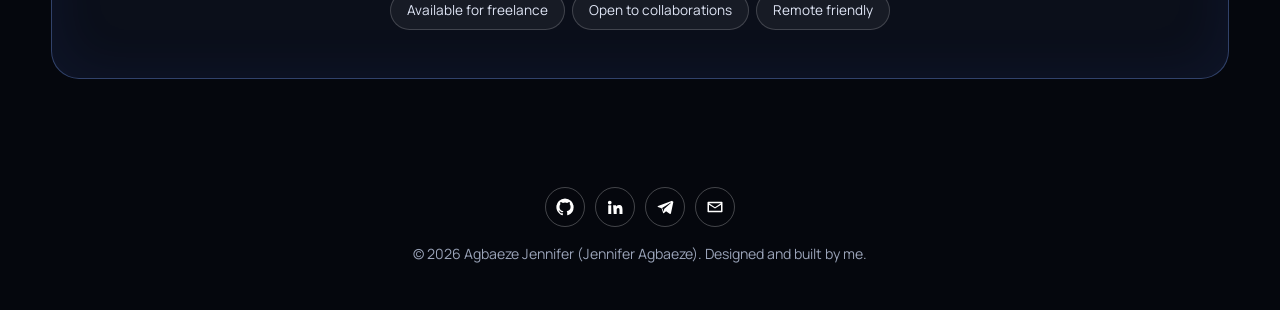
==== commit 321a4975: "Fix favicon path" ====
--- a/index.html
+++ b/index.html
@@ -30,7 +30,7 @@
   <meta name="twitter:description" content="I build creative, interactive and tech-driven experiences.">
   <meta name="twitter:image" content="https://agbaezejennifer.vercel.app/assets/hero.png">
 
-  <link rel="icon" href="/favicon.png" type="image/png">
+  <link rel="icon" href="/assets/favicon.png" type="image/png">
   <link rel="apple-touch-icon" href="/assets/favicon.png">
 
   <link rel="preconnect" href="https://fonts.googleapis.com">
